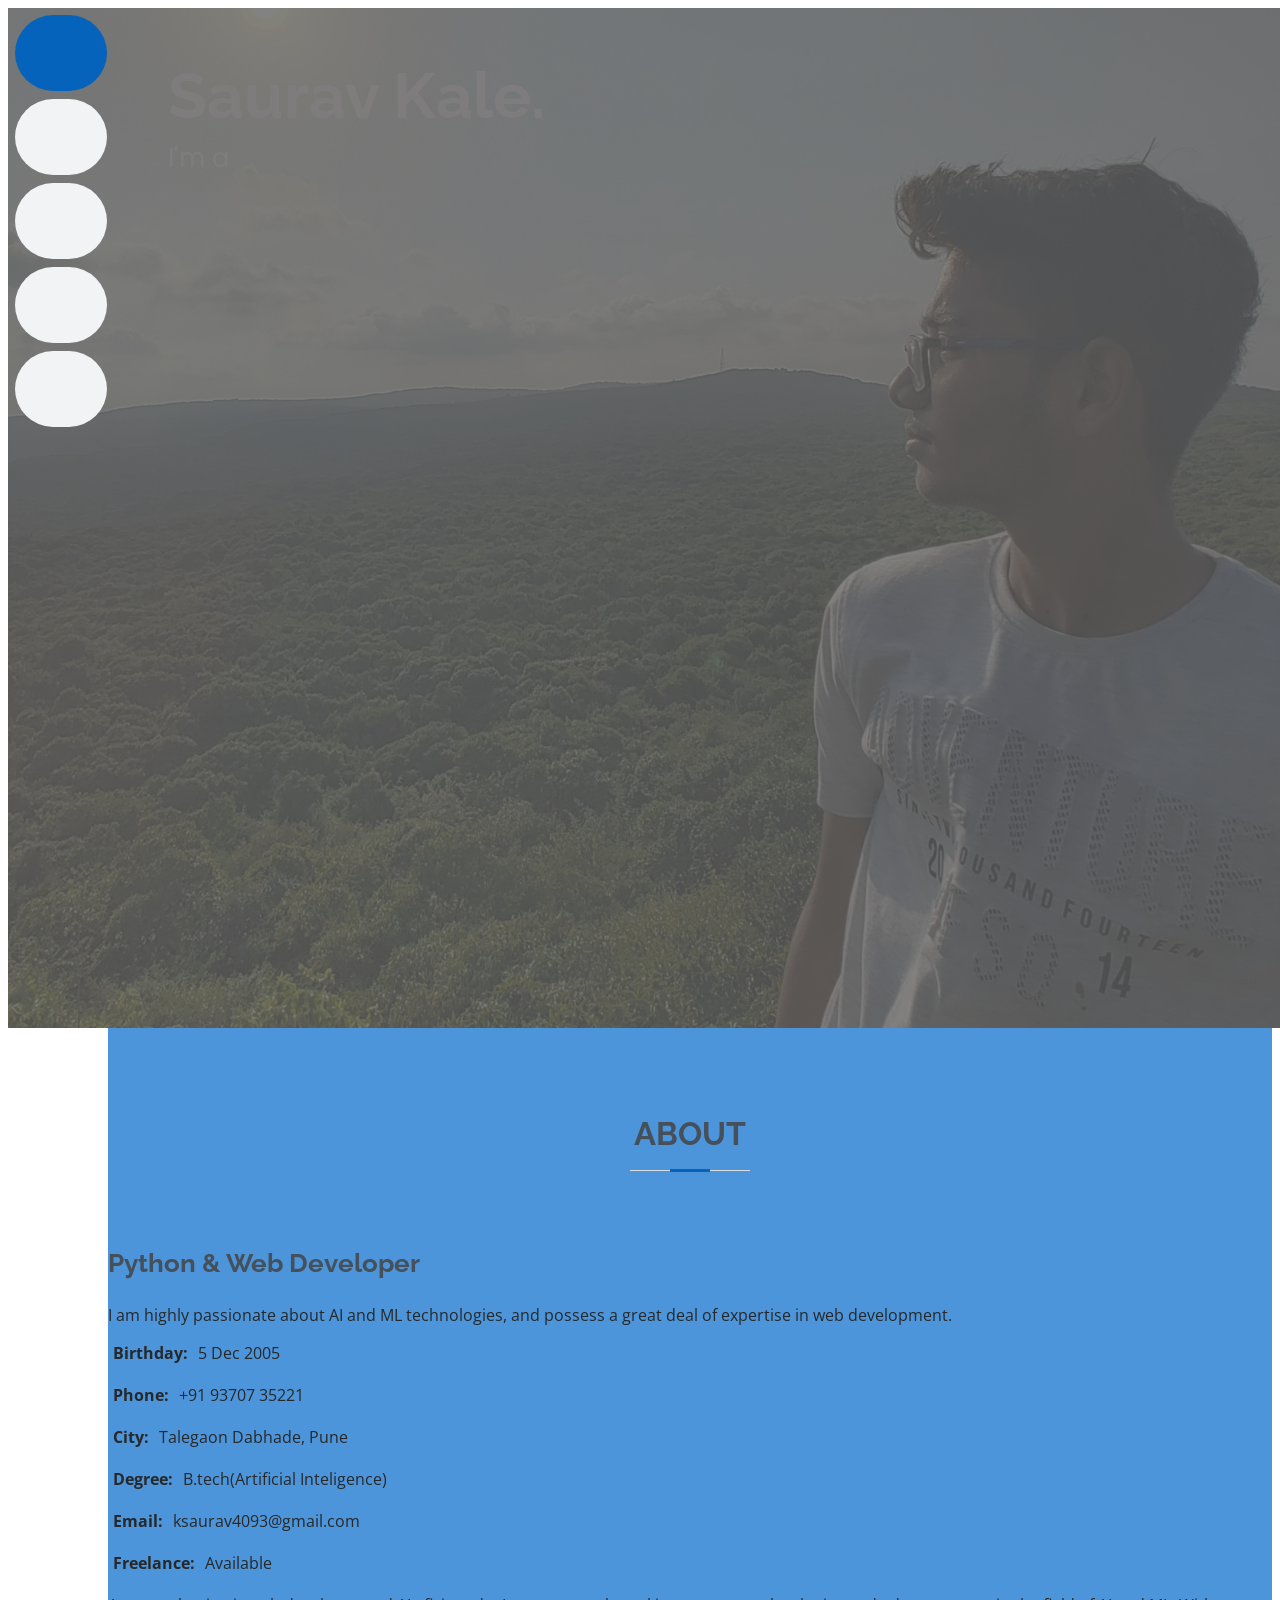
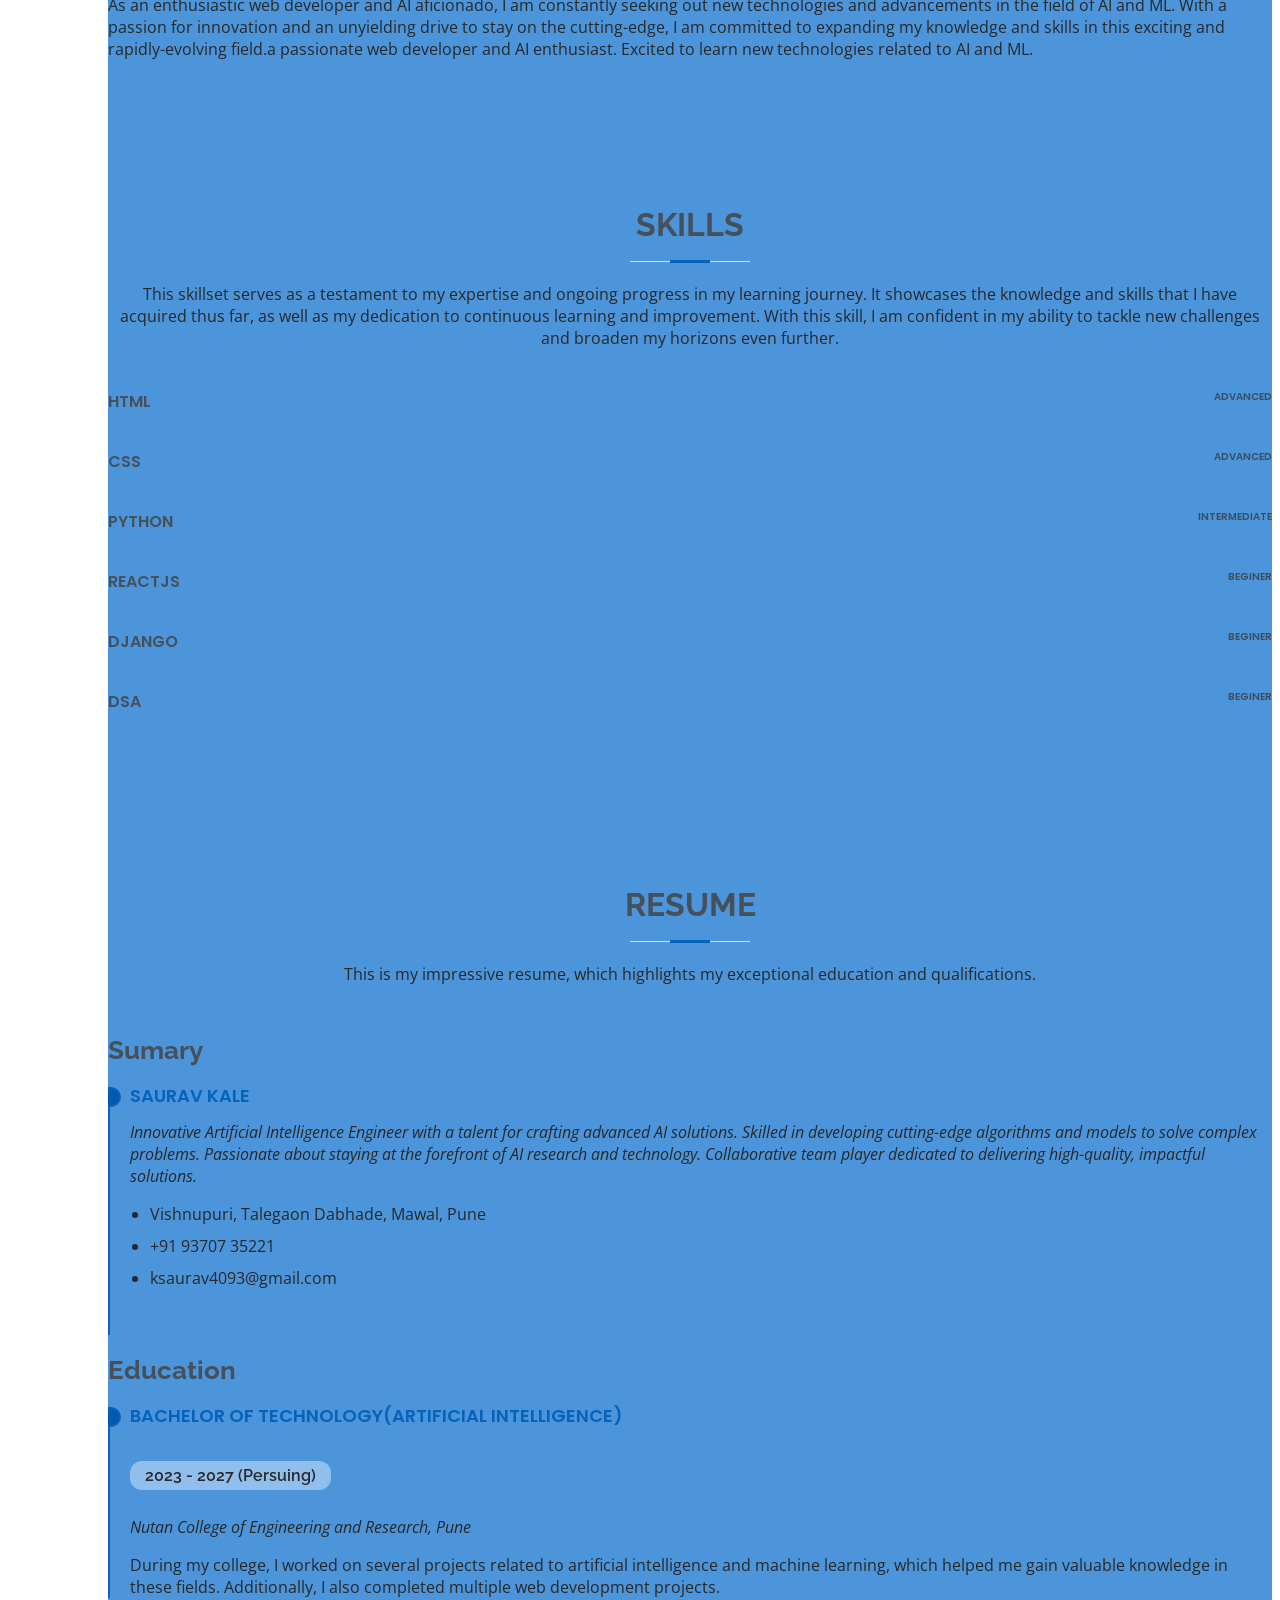
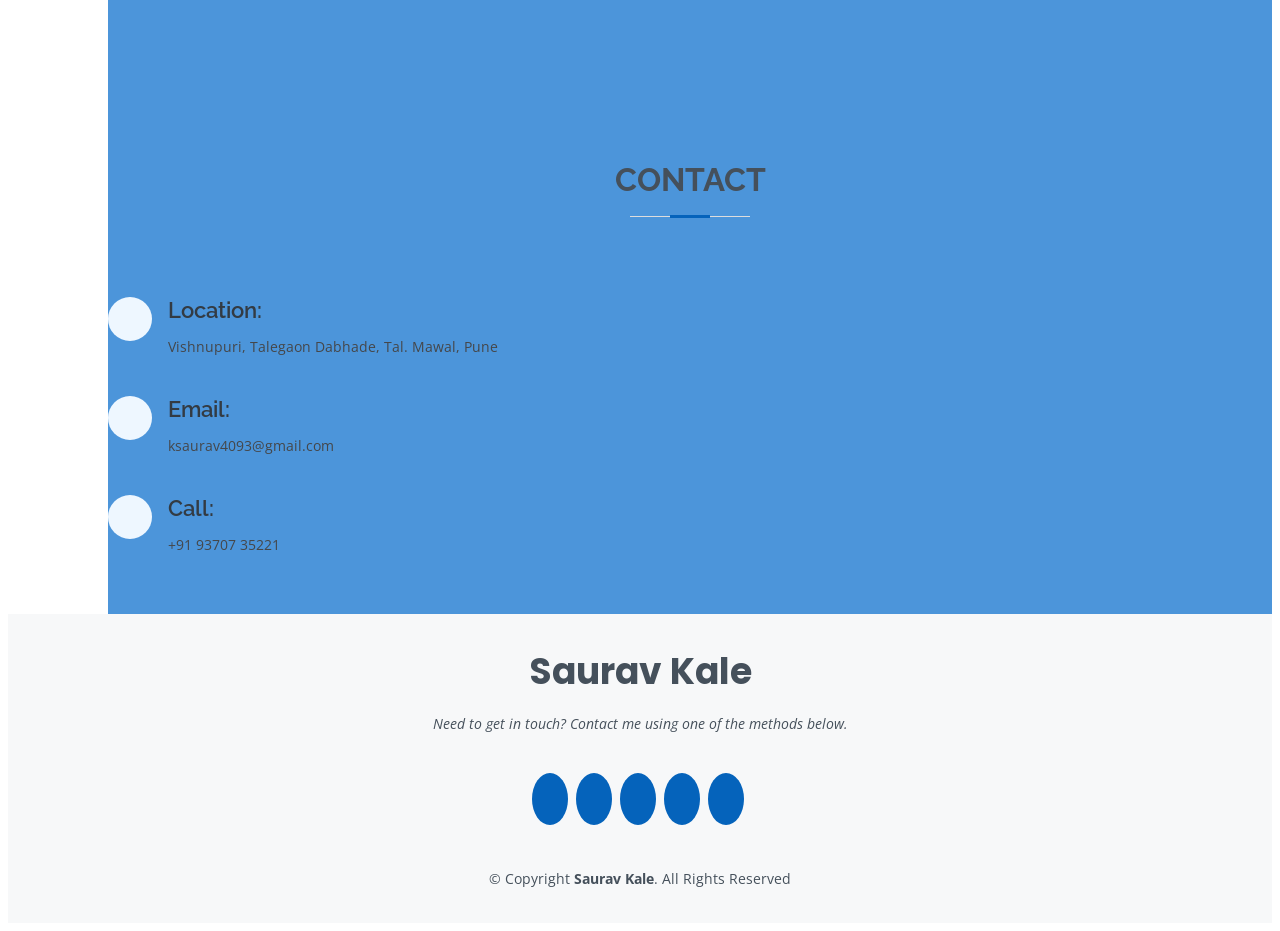
==== index.html @ a45a4764 "Sda" ====
<!DOCTYPE html>
<html lang="en">
  <head>
    <meta charset="utf-8" />
    <meta content="width=device-width, initial-scale=1.0" name="viewport" />

    <title>MyResume Bootstrap Template - Index</title>
    <meta content="" name="description" />
    <meta content="" name="keywords" />

    <!-- Favicons -->
    <link href="./assets/img/favicon.png" rel="icon" />
    <link href="./assets/img/apple-touch-icon.png" rel="apple-touch-icon" />

    <!-- Google Fonts -->
    <link
      href="https://fonts.googleapis.com/css?family=Open+Sans:300,300i,400,400i,600,600i,700,700i|Raleway:300,300i,400,400i,500,500i,600,600i,700,700i|Poppins:300,300i,400,400i,500,500i,600,600i,700,700i"
      rel="stylesheet"
    />

    <!-- Vendor CSS Files -->
    <link href="assets/vendor/aos/aos.css" rel="stylesheet" />
    <link
      href="./assets/vendor/bootstrap/css/bootstrap.min.css"
      rel="stylesheet"
    />
    <link
      href="./assets/vendor/bootstrap-icons/bootstrap-icons.css"
      rel="stylesheet"
    />
    <link href="./assets/vendor/boxicons/css/boxicons.min.css" rel="stylesheet" />
    <link
      href="./assets/vendor/glightbox/css/glightbox.min.css"
      rel="stylesheet"
    />
    <link href="./assets/vendor/swiper/swiper-bundle.min.css" rel="stylesheet" />

    <!-- Template Main CSS File -->
    <link href="./assets/css/style.css" rel="stylesheet" />

    <!-- =======================================================
  * Template Name: MyResume
  * Template URL: https://bootstrapmade.com/free-html-bootstrap-template-my-resume/
  * Updated: Mar 17 2024 with Bootstrap v5.3.3
  * Author: BootstrapMade.com
  * License: https://bootstrapmade.com/license/
  ======================================================== -->
  </head>

  <body>
    <!-- ======= Mobile nav toggle button ======= -->
    <!-- <button type="button" class="mobile-nav-toggle d-xl-none"><i class="bi bi-list mobile-nav-toggle"></i></button> -->
    <i class="bi bi-list mobile-nav-toggle d-lg-none"></i>
    <!-- ======= Header ======= -->
    <header id="header" class="d-flex flex-column justify-content-center">
      <nav id="navbar" class="navbar nav-menu">
        <ul>
          <li>
            <a href="#hero" class="nav-link scrollto active"
              ><i class="bx bx-home"></i> <span>Home</span></a
            >
          </li>
          <li>
            <a href="#about" class="nav-link scrollto"
              ><i class="bx bx-user"></i> <span>About</span></a
            >
          </li>
          <li>
            <a href="#skills" class="nav-link scrollto"
              ><i class="bi bi-award"></i> <span>Skills</span></a
            >
          <li>
            <a href="#resume" class="nav-link scrollto"
              ><i class="bx bx-file-blank"></i> <span>Resume</span></a
            >
          </li>
          <li style="display: none;" >
            <a href="#services" class="nav-link scrollto"
              ><i class="bx bx-server"></i> <span>Services</span></a
            >
          </li>
          <li>
            <a href="#contact" class="nav-link scrollto"
              ><i class="bx bx-envelope"></i> <span>Contact</span></a
            >
          </li>
        </ul>
      </nav>
      <!-- .nav-menu -->
    </header>
    <!-- End Header -->

    <!-- ======= Hero Section ======= -->
    <section id="hero" class="d-flex flex-column justify-content-center">
      <div class="container" data-aos="zoom-in" data-aos-delay="100">
        <h1>Saurav Kale.</h1>
        <p>
          I'm a
          <span
            class="typed"
            data-typed-items="Student., Web-Developer., Freelancer., Python Programmer."
          ></span>
        </p>
        <div class="social-links">
          <a href="mailto:ksaurav4093@gmail.com" class="gmail"><i class="bi bi-envelope"></i></a>
          <a href="https://twitter.com/kSaurav357" class="twitter"><i class="bx bxl-twitter"></i></a>
          <a href="https://www.instagram.com/k.saurav24/" class="instagram"><i class="bx bxl-instagram"></i></a>
          <a href="https://github.com/ksaurav24" class="github"><i class="bx bi-github"></i></a>
          <a href="https://www.linkedin.com/in/ksaurav24/" class="linkedin"><i class="bx bxl-linkedin"></i></a>
        </div>
      </div>
    </section>
    <!-- End Hero -->

    <main id="main">
      <!-- ======= About Section ======= -->
      <section id="about" class="about">
        <div class="container" data-aos="fade-up">
          <div class="section-title">
            <h2>About</h2>
          </div>

          <div class="row flex justify-content-center">
          
            <div class="col-lg-10 pt-4 pt-lg-0 content">
              <h3>Python &amp; Web Developer</h3>
              <p class=" fst-italic">
                I am highly passionate about AI and ML technologies, and possess a great deal of expertise in web development.
              </p>
              <div class="row">
                <div class="col-lg-6">
                  <ul>
                    <li>
                      <i class="bi bi-chevron-right"></i>
                      <strong>Birthday:</strong> <span>5 Dec 2005</span>
                    </li>
                    <li>
                      <i class="bi bi-chevron-right"></i>
                      <strong>Phone:</strong> <span>+91 93707 35221</span>
                    </li>
                    <li>
                      <i class="bi bi-chevron-right"></i>
                      <strong>City:</strong> <span>Talegaon Dabhade, Pune</span>
                    </li>
                  </ul>
                </div>
                <div class="col-lg-6">
                  <ul>
                    <li>
                      <i class="bi bi-chevron-right"></i>
                      <strong>Degree:</strong> <span>B.tech(Artificial Inteligence)</span>
                    </li>
                    <li>
                      <i class="bi bi-chevron-right"></i>
                      <strong>Email:</strong>
                      <span>ksaurav4093@gmail.com</span>
                    </li>
                    <li>
                      <i class="bi bi-chevron-right"></i>
                      <strong>Freelance:</strong> <span>Available</span>
                    </li>
                  </ul>
                </div>
              </div>
              <p style="margin-top: 18px;">
                As an enthusiastic web developer and AI aficionado, I am constantly seeking out new technologies and advancements in the field of AI and ML. With a passion for innovation and an unyielding drive to stay on the cutting-edge, I am committed to expanding my knowledge and skills in this exciting and rapidly-evolving field.a passionate web developer and AI enthusiast. Excited to learn new technologies related to AI and ML.
              </p>
            </div>
          </div>
        </div>
      </section>
      <!-- End About Section -->

      <!-- ======= Skills Section ======= -->
      <section id="skills" class="skills section-bg">
        <div class="container" data-aos="fade-up">
          <div class="section-title">
            <h2>Skills</h2>
            <p>
              This skillset serves as a testament to my expertise and ongoing progress in my learning journey. It showcases the knowledge and skills that I have acquired thus far, as well as my dedication to continuous learning and improvement. With this skill, I am confident in my ability to tackle new challenges and broaden my horizons even further.
            </p>
          </div>

          <div class="row skills-content">
            <div class="col-lg-6">
              <div class="progress">
                
                <span class="skill"> <i class="bi bi-chevron-right"></i>   HTML <i style="font-size: 10px; color: #353739c2;" class="val">Advanced</i>
              </div>

              <div class="progress">
                <span class="skill"> <i class="bi bi-chevron-right"></i>   CSS <i style="font-size: 10px; color: #353739c2;" class="val">Advanced</i>
              </div>

              <div class="progress">
                <span class="skill"> <i class="bi bi-chevron-right"></i>   Python <i style="font-size: 10px; color: #353739c2;" class="val">Intermediate</i>
                
              </div>
            </div>

            <div class="col-lg-6">
              <div class="progress">
                <span class="skill"> <i class="bi bi-chevron-right"></i>   ReactJS <i style="font-size: 10px; color: #353739c2;" class="val">Beginer</i>
              
              </div>

              <div class="progress">
                <span class="skill"> <i class="bi bi-chevron-right"></i>   Django <i style="font-size: 10px; color: #353739c2;" class="val">Beginer</i>
               
                
              </div>

              <div class="progress">
                <span class="skill"> <i class="bi bi-chevron-right"></i>   DSA <i style="font-size: 10px; color: #353739c2;" class="val">Beginer</i>
                
              </div>
            </div>
          </div>
        </div>
      </section>
      <!-- End Skills Section -->

      <!-- ======= Resume Section ======= -->
      <section id="resume" class="resume">
        <div class="container" data-aos="fade-up">
          <div class="section-title">
            <h2>Resume</h2>
            <p>
              This is my impressive resume, which highlights my exceptional education and qualifications.
            </p>
          </div>

          <div class="row">
            <div class="col-lg-12">
              <h3 class="resume-title">Sumary</h3>
              <div class="resume-item pb-0">
                <h4>Saurav Kale</h4>
                <p>
                  <em
                    >
                    Innovative Artificial Intelligence Engineer with a talent for crafting advanced AI solutions. Skilled in developing cutting-edge algorithms and models to solve complex problems. Passionate about staying at the forefront of AI research and technology. Collaborative team player dedicated to delivering high-quality, impactful solutions.</em
                  >
                </p>
                <ul>
                  <li>Vishnupuri, Talegaon Dabhade, Mawal, Pune</li>
                  <li>+91 93707 35221</li>
                  <li>ksaurav4093@gmail.com</li>
                </ul>
              </div>

              <h3 class="resume-title">Education</h3>
             
                
              <div class="resume-item">
                <h4>Bachelor of Technology(Artificial Intelligence)</h4>
                <h5>2023 - 2027 (Persuing)</h5>
                <p><em>Nutan College of Engineering and Research, Pune</em></p>
                <p>
                  During my college, I worked on several projects related to artificial intelligence and machine learning, which helped me gain valuable knowledge in these fields. Additionally, I also completed multiple web development projects.
                </p>
              </div>
            </div>
          </div>
        </div>
      </section>
      <!-- End Resume Section -->

      <!-- ======= Services Section ======= -->
      <section style="display: none;" id="services" class="services">
        <div class="container" data-aos="fade-up">
          <div class="section-title">
            <h2>Projects</h2>
            <p>
              Coming soon!
            </p>
          </div>

          <div class="row">
            <div
              class="col-lg-4 col-md-6 d-flex align-items-stretch"
              data-aos="zoom-in"
              data-aos-delay="100"
            >
              <div class="icon-box iconbox-blue">
                <div class="icon">
                  <svg
                    width="100"
                    height="100"
                    viewBox="0 0 600 600"
                    xmlns="http://www.w3.org/2000/svg"
                  >
                    <path
                      stroke="none"
                      stroke-width="0"
                      fill="#f5f5f5"
                      d="M300,521.0016835830174C376.1290562159157,517.8887921683347,466.0731472004068,529.7835943286574,510.70327084640275,468.03025145048787C554.3714126377745,407.6079735673963,508.03601936045806,328.9844924480964,491.2728898941984,256.3432110539036C474.5976632858925,184.082847569629,479.9380746630129,96.60480741107993,416.23090153303,58.64404602377083C348.86323505073057,18.502131276798302,261.93793281208167,40.57373210992963,193.5410806939664,78.93577620505333C130.42746243093433,114.334589627462,98.30271207620316,179.96522072025542,76.75703585869454,249.04625023123273C51.97151888228291,328.5150500222984,13.704378332031375,421.85034740162234,66.52175969318436,486.19268352777647C119.04800174914682,550.1803526380478,217.28368757567262,524.383925680826,300,521.0016835830174"
                    ></path>
                  </svg>
                  <i class="bx bxl-dribbble"></i>
                </div>
                <h4><a href="">Lorem Ipsum</a></h4>
                <p>
                  Voluptatum deleniti atque corrupti quos dolores et quas
                  molestias excepturi
                </p>
              </div>
            </div>

            <div
              class="col-lg-4 col-md-6 d-flex align-items-stretch mt-4 mt-md-0"
              data-aos="zoom-in"
              data-aos-delay="200"
            >
              <div class="icon-box iconbox-orange">
                <div class="icon">
                  <svg
                    width="100"
                    height="100"
                    viewBox="0 0 600 600"
                    xmlns="http://www.w3.org/2000/svg"
                  >
                    <path
                      stroke="none"
                      stroke-width="0"
                      fill="#f5f5f5"
                      d="M300,582.0697525312426C382.5290701553225,586.8405444964366,449.9789794690241,525.3245884688669,502.5850820975895,461.55621195738473C556.606425686781,396.0723002908107,615.8543463187945,314.28637112970534,586.6730223649479,234.56875336149918C558.9533121215079,158.8439757836574,454.9685369536778,164.00468322053177,381.49747125262974,130.76875717737553C312.15926192815925,99.40240125094834,248.97055460311594,18.661163978235184,179.8680185752513,50.54337015887873C110.5421016452524,82.52863877960104,119.82277516462835,180.83849132639028,109.12597500060166,256.43424936330496C100.08760227029461,320.3096726198365,92.17705696193138,384.0621239912766,124.79988738764834,439.7174275375508C164.83382741302287,508.01625554203684,220.96474134820875,577.5009287672846,300,582.0697525312426"
                    ></path>
                  </svg>
                  <i class="bx bx-file"></i>
                </div>
                <h4><a href="">Sed Perspiciatis</a></h4>
                <p>
                  Duis aute irure dolor in reprehenderit in voluptate velit esse
                  cillum dolore
                </p>
              </div>
            </div>

            <div
              class="col-lg-4 col-md-6 d-flex align-items-stretch mt-4 mt-lg-0"
              data-aos="zoom-in"
              data-aos-delay="300"
            >
              <div class="icon-box iconbox-pink">
                <div class="icon">
                  <svg
                    width="100"
                    height="100"
                    viewBox="0 0 600 600"
                    xmlns="http://www.w3.org/2000/svg"
                  >
                    <path
                      stroke="none"
                      stroke-width="0"
                      fill="#f5f5f5"
                      d="M300,541.5067337569781C382.14930387511276,545.0595476570109,479.8736841581634,548.3450877840088,526.4010558755058,480.5488172755941C571.5218469581645,414.80211281144784,517.5187510058486,332.0715597781072,496.52539010469104,255.14436215662573C477.37192572678356,184.95920475031193,473.57363656557914,105.61284051026155,413.0603344069578,65.22779650032875C343.27470386102294,18.654635553484475,251.2091493199835,5.337323636656869,175.0934190732945,40.62881213300186C97.87086631185822,76.43348514350839,51.98124368387456,156.15599469081315,36.44837278890362,239.84606092416172C21.716077023791087,319.22268207091537,43.775223500013084,401.1760424656574,96.891909868211,461.97329694683043C147.22146801428983,519.5804099606455,223.5754009179313,538.201503339737,300,541.5067337569781"
                    ></path>
                  </svg>
                  <i class="bx bx-tachometer"></i>
                </div>
                <h4><a href="">Magni Dolores</a></h4>
                <p>
                  Excepteur sint occaecat cupidatat non proident, sunt in culpa
                  qui officia
                </p>
              </div>
            </div>

            <div
              class="col-lg-4 col-md-6 d-flex align-items-stretch mt-4"
              data-aos="zoom-in"
              data-aos-delay="100"
            >
              <div class="icon-box iconbox-yellow">
                <div class="icon">
                  <svg
                    width="100"
                    height="100"
                    viewBox="0 0 600 600"
                    xmlns="http://www.w3.org/2000/svg"
                  >
                    <path
                      stroke="none"
                      stroke-width="0"
                      fill="#f5f5f5"
                      d="M300,503.46388370962813C374.79870501325706,506.71871716319447,464.8034551963731,527.1746412648533,510.4981551193396,467.86667711651364C555.9287308511215,408.9015244558933,512.6030010748507,327.5744911775523,490.211057578863,256.5855673507754C471.097692560561,195.9906835881958,447.69079081568157,138.11976852964426,395.19560036434837,102.3242989838813C329.3053358748298,57.3949838291264,248.02791733380457,8.279543830951368,175.87071277845988,42.242879143198664C103.41431057327972,76.34704239035025,93.79494320519305,170.9812938413882,81.28167332365135,250.07896920659033C70.17666984294237,320.27484674793965,64.84698225790005,396.69656628748305,111.28512138212992,450.4950937839243C156.20124167950087,502.5303643271138,231.32542653798444,500.4755392045468,300,503.46388370962813"
                    ></path>
                  </svg>
                  <i class="bx bx-layer"></i>
                </div>
                <h4><a href="">Nemo Enim</a></h4>
                <p>
                  At vero eos et accusamus et iusto odio dignissimos ducimus qui
                  blanditiis
                </p>
              </div>
            </div>

            <div
              class="col-lg-4 col-md-6 d-flex align-items-stretch mt-4"
              data-aos="zoom-in"
              data-aos-delay="200"
            >
              <div class="icon-box iconbox-red">
                <div class="icon">
                  <svg
                    width="100"
                    height="100"
                    viewBox="0 0 600 600"
                    xmlns="http://www.w3.org/2000/svg"
                  >
                    <path
                      stroke="none"
                      stroke-width="0"
                      fill="#f5f5f5"
                      d="M300,532.3542879108572C369.38199826031484,532.3153073249985,429.10787420159085,491.63046689027357,474.5244479745417,439.17860296908856C522.8885846962883,383.3225815378663,569.1668002868075,314.3205725914397,550.7432151929288,242.7694973846089C532.6665558377875,172.5657663291529,456.2379748765914,142.6223662098291,390.3689995646985,112.34683881706744C326.66090330228417,83.06452184765237,258.84405631176094,53.51806209861945,193.32584062364296,78.48882559362697C121.61183558270385,105.82097193414197,62.805066853699245,167.19869350419734,48.57481801355237,242.6138429142374C34.843463184063346,315.3850353017275,76.69343916112496,383.4422959591041,125.22947124332185,439.3748458443577C170.7312796277747,491.8107796887764,230.57421082200815,532.3932930995766,300,532.3542879108572"
                    ></path>
                  </svg>
                  <i class="bx bx-slideshow"></i>
                </div>
                <h4><a href="">Dele Cardo</a></h4>
                <p>
                  Quis consequatur saepe eligendi voluptatem consequatur dolor
                  consequuntur
                </p>
              </div>
            </div>

            <div
              class="col-lg-4 col-md-6 d-flex align-items-stretch mt-4"
              data-aos="zoom-in"
              data-aos-delay="300"
            >
              <div class="icon-box iconbox-teal">
                <div class="icon">
                  <svg
                    width="100"
                    height="100"
                    viewBox="0 0 600 600"
                    xmlns="http://www.w3.org/2000/svg"
                  >
                    <path
                      stroke="none"
                      stroke-width="0"
                      fill="#f5f5f5"
                      d="M300,566.797414625762C385.7384707136149,576.1784315230908,478.7894351017131,552.8928747891023,531.9192734346935,484.94944893311C584.6109503024035,417.5663521118492,582.489472248146,322.67544863468447,553.9536738515405,242.03673114598146C529.1557734026468,171.96086150256528,465.24506316201064,127.66468636344209,395.9583748389544,100.7403814666027C334.2173773831606,76.7482773500951,269.4350130405921,84.62216499799875,207.1952322260088,107.2889140133804C132.92018162631612,134.33871894543012,41.79353780512637,160.00259165414826,22.644507872594943,236.69541883565114C3.319112789854554,314.0945973066697,72.72355303640163,379.243833228382,124.04198916343866,440.3218312028393C172.9286146004772,498.5055451809895,224.45579914871206,558.5317968840102,300,566.797414625762"
                    ></path>
                  </svg>
                  <i class="bx bx-arch"></i>
                </div>
                <h4><a href="">Divera Don</a></h4>
                <p>
                  Modi nostrum vel laborum. Porro fugit error sit minus sapiente
                  sit aspernatur
                </p>
              </div>
            </div>
          </div>
        </div>
      </section>
      <!-- End Services Section -->

      <!-- ======= Contact Section ======= -->
      <section id="contact" class="contact">
        <div class="container" data-aos="fade-up">
          <div class="section-title">
            <h2>Contact</h2>
          </div>

          <div class="mt-1">
            <div class=" col-lg-12">
              <div  class="info flex">
                <div class="address">
                  <i class="bi bi-geo-alt"></i>
                  <h4>Location:</h4>
                  <p>Vishnupuri, Talegaon Dabhade, Tal. Mawal, Pune</p>
                </div>

                <div class="email">
                  <i class="bi bi-envelope"></i>
                  <h4>Email:</h4>
                  <p>ksaurav4093@gmail.com</p>
                </div>

                <div class="phone">
                  <i class="bi bi-phone"></i>
                  <h4>Call:</h4>
                  <p>+91 93707 35221</p>
                </div>
              </div>
            </div>

          </div>
        </div>
      </section>
      <!-- End Contact Section -->
    </main>
    <!-- End #main -->

    <!-- ======= Footer ======= -->
    <footer id="footer">
      <div class="container">
        <h3>Saurav Kale</h3>
        <p>
          Need to get in touch? Contact me using one of the methods below.
        </p>
        <div class="social-links">
          <a href="mailto:ksaurav4093@gmail.com" class="mail"><i class="bi bi-envelope"></i></a>
          <a href="https://twitter.com/kSaurav357" class="twitter"><i class="bx bxl-twitter"></i></a>
          <a href="https://www.instagram.com/k.saurav24/" class="instagram"><i class="bx bxl-instagram"></i></a>
          <a href="https://github.com/ksaurav24" class="github"><i class="bx bi-github"></i></a>
          <a href="https://www.linkedin.com/in/ksaurav24/" class="linkedin"><i class="bx bxl-linkedin"></i></a>
        </div>
        <div class="copyright">
          &copy; Copyright <strong><span>Saurav Kale</span></strong
          >. All Rights Reserved
        </div>
        </div>
      </div>
    </footer>
    <!-- End Footer -->

    <div id="preloader"></div>
    <a
      href="#"
      class="back-to-top d-flex align-items-center justify-content-center"
      ><i class="bi bi-arrow-up-short"></i
    ></a>

    <!-- Vendor JS Files -->
    <script src="assets/vendor/purecounter/purecounter_vanilla.js"></script>
    <script src="assets/vendor/aos/aos.js"></script>
    <script src="assets/vendor/bootstrap/js/bootstrap.bundle.min.js"></script>
    <script src="assets/vendor/glightbox/js/glightbox.min.js"></script>
    <script src="assets/vendor/isotope-layout/isotope.pkgd.min.js"></script>
    <script src="assets/vendor/swiper/swiper-bundle.min.js"></script>
    <script src="assets/vendor/typed.js/typed.umd.js"></script>
    <script src="assets/vendor/waypoints/noframework.waypoints.js"></script>
    <script src="assets/vendor/php-email-form/validate.js"></script>

    <!-- Template Main JS File -->
    <script src="assets/js/main.js"></script>
  </body>
</html>
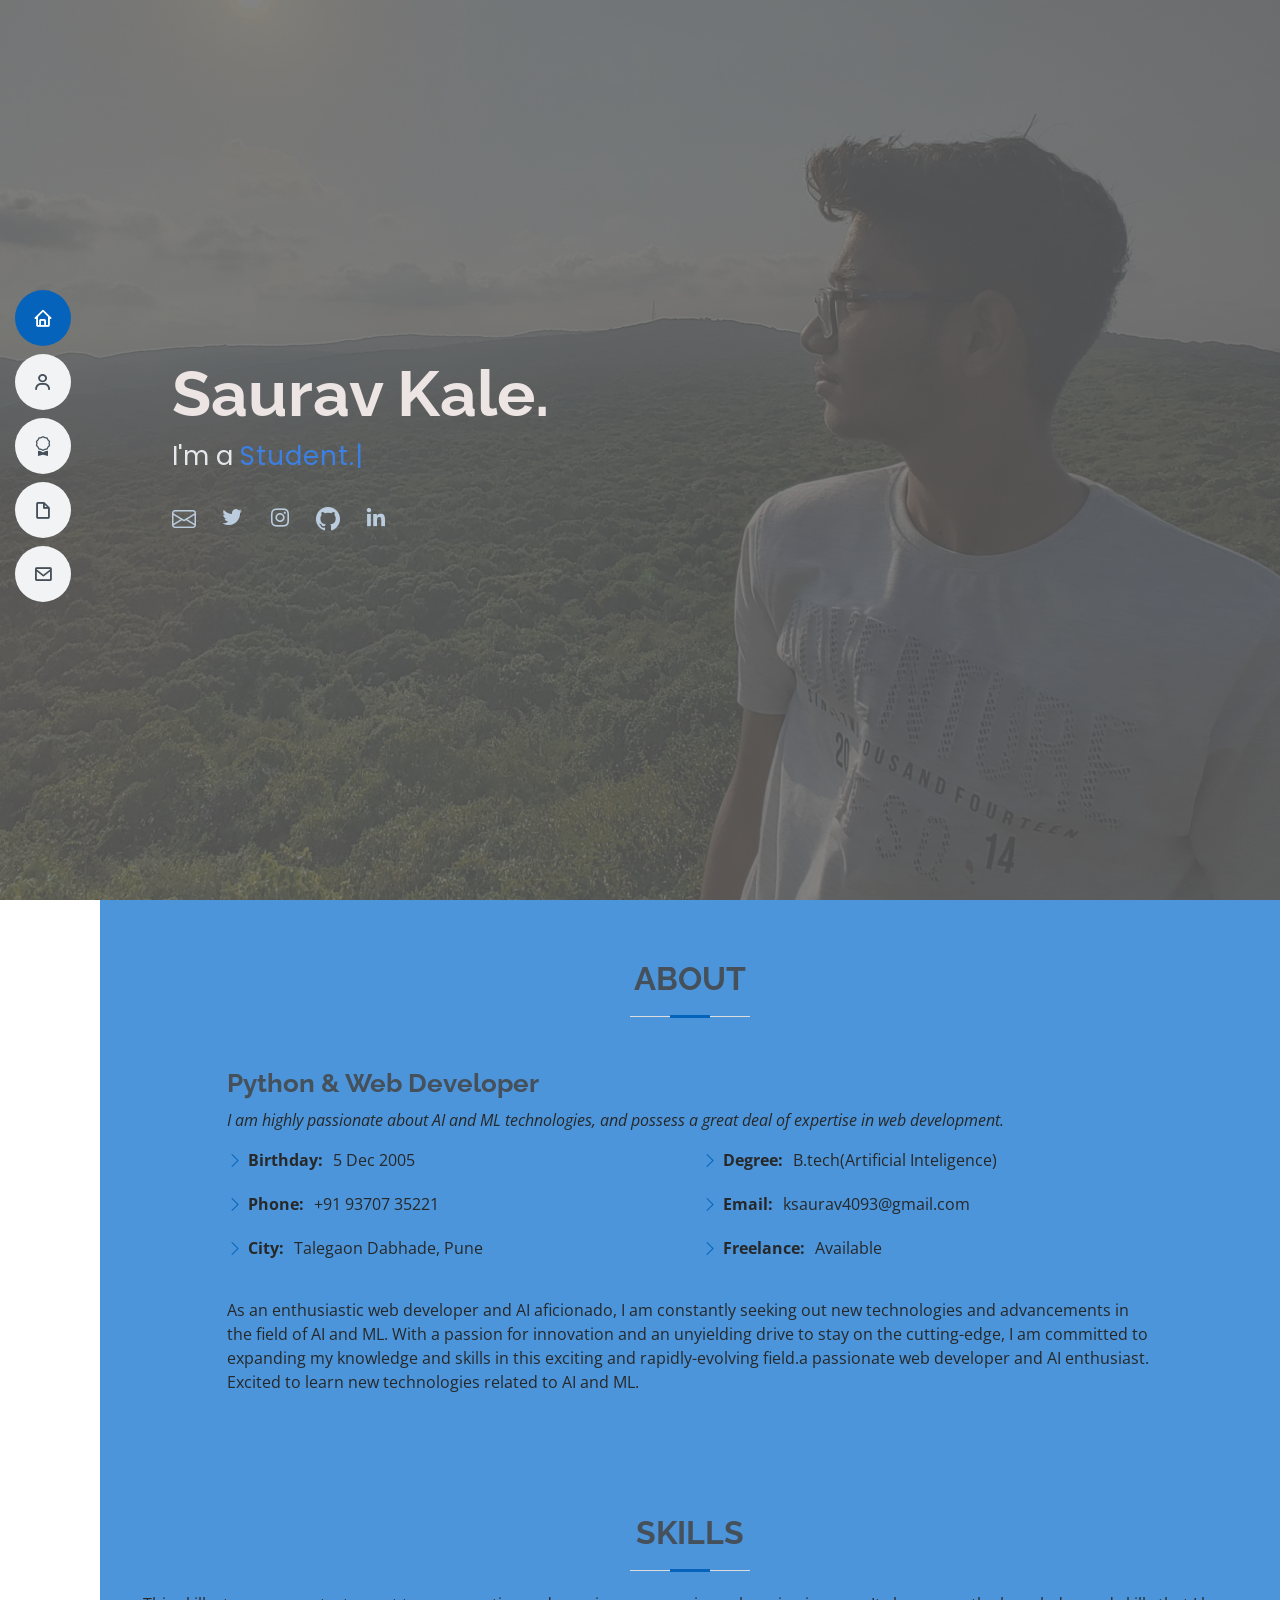
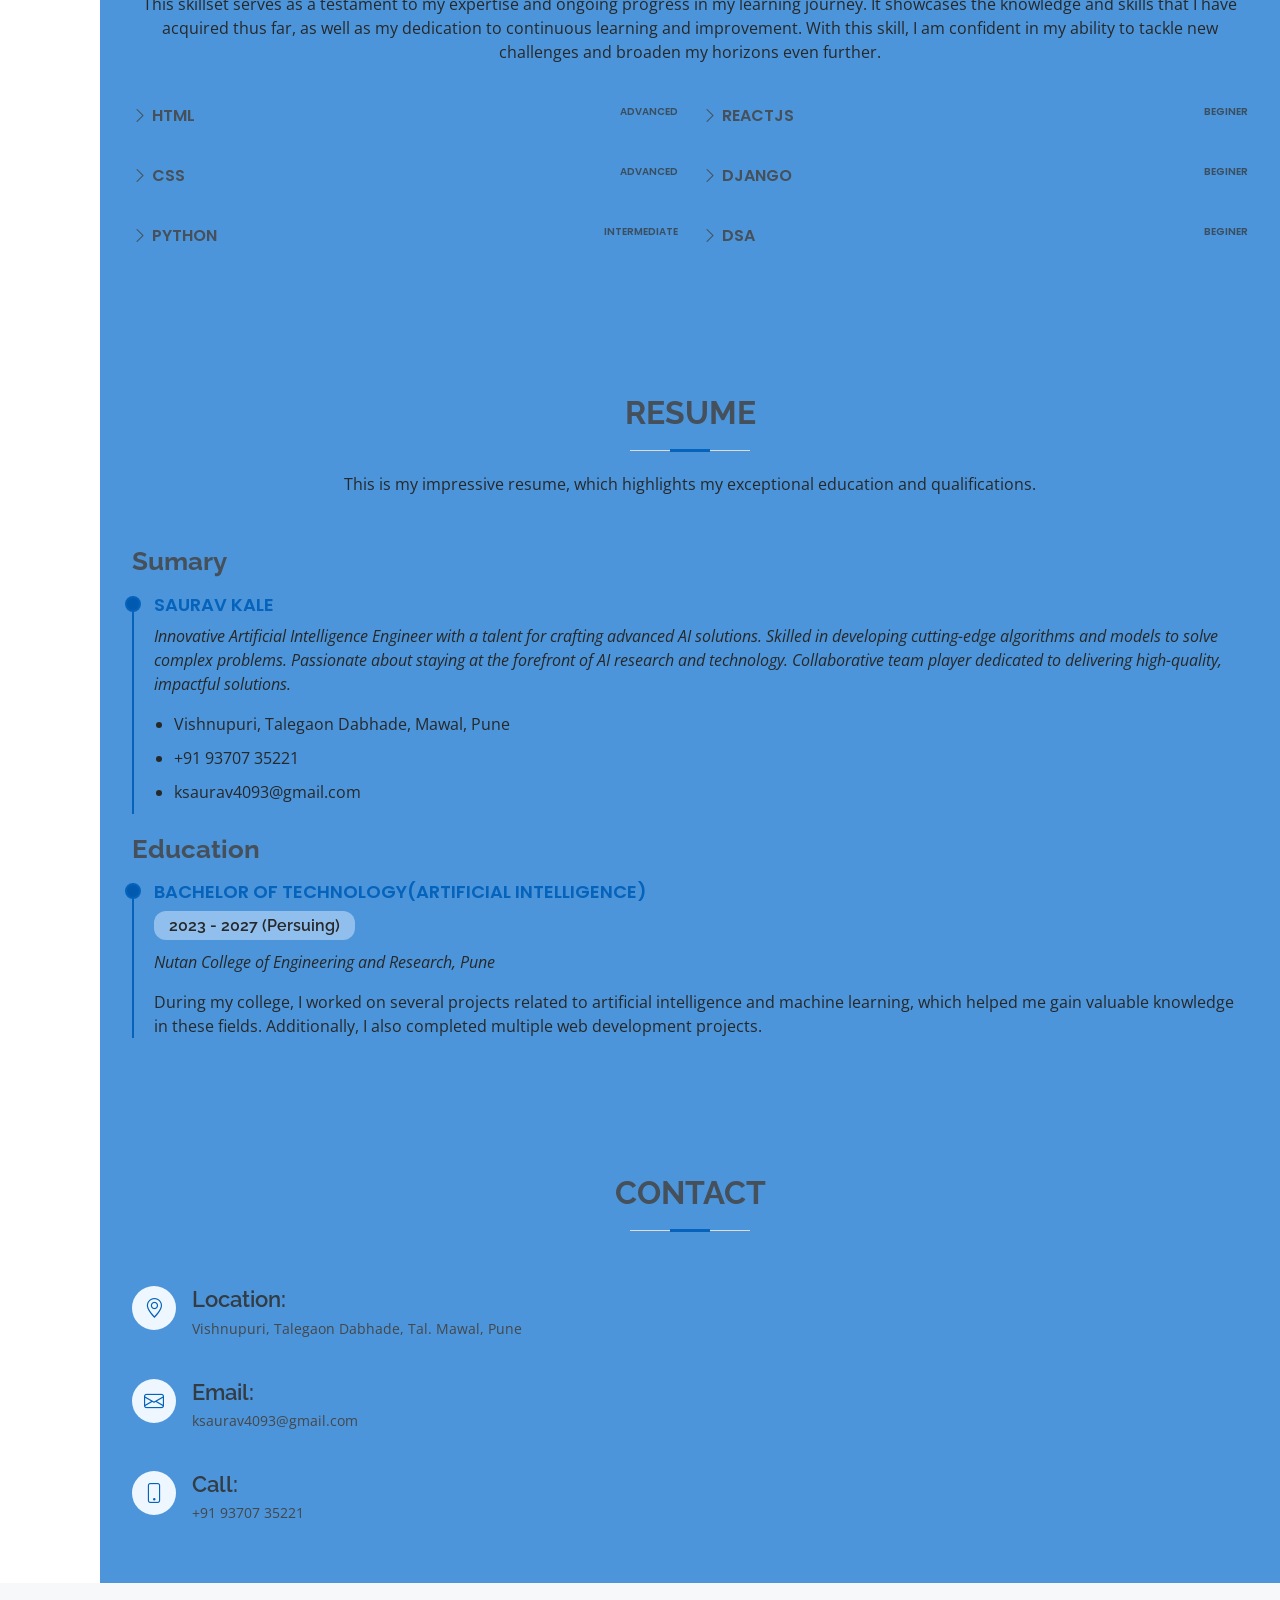
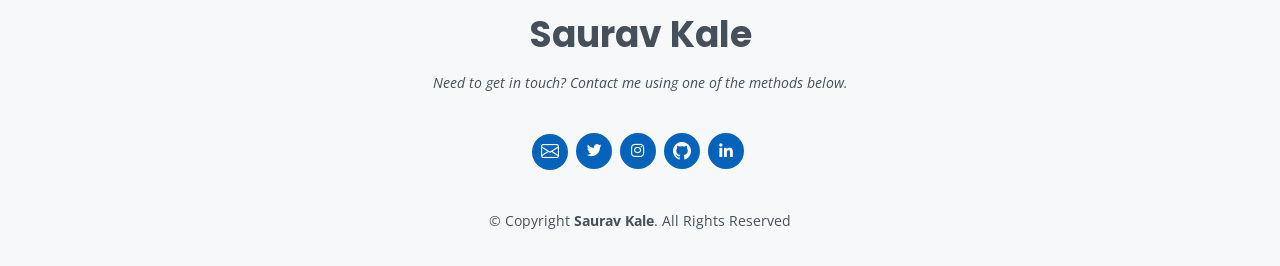
==== commit e6eaca15: "Vendor folder" ====
--- a/index.html
+++ b/index.html
@@ -10,7 +10,6 @@
 
     <!-- Favicons -->
     <link href="./assets/img/favicon.png" rel="icon" />
-    <link href="./assets/img/apple-touch-icon.png" rel="apple-touch-icon" />
 
     <!-- Google Fonts -->
     <link
@@ -19,7 +18,7 @@
     />
 
     <!-- Vendor CSS Files -->
-    <link href="assets/vendor/aos/aos.css" rel="stylesheet" />
+    <link href="./assets/vendor/aos/aos.css" rel="stylesheet" />
     <link
       href="./assets/vendor/bootstrap/css/bootstrap.min.css"
       rel="stylesheet"
@@ -528,17 +527,17 @@
     ></a>
 
     <!-- Vendor JS Files -->
-    <script src="assets/vendor/purecounter/purecounter_vanilla.js"></script>
-    <script src="assets/vendor/aos/aos.js"></script>
-    <script src="assets/vendor/bootstrap/js/bootstrap.bundle.min.js"></script>
-    <script src="assets/vendor/glightbox/js/glightbox.min.js"></script>
-    <script src="assets/vendor/isotope-layout/isotope.pkgd.min.js"></script>
-    <script src="assets/vendor/swiper/swiper-bundle.min.js"></script>
-    <script src="assets/vendor/typed.js/typed.umd.js"></script>
-    <script src="assets/vendor/waypoints/noframework.waypoints.js"></script>
-    <script src="assets/vendor/php-email-form/validate.js"></script>
+    <script src="./assets/vendor/purecounter/purecounter_vanilla.js"></script>
+    <script src="./assets/vendor/aos/aos.js"></script>
+    <script src="./assets/vendor/bootstrap/js/bootstrap.bundle.min.js"></script>
+    <script src="./assets/vendor/glightbox/js/glightbox.min.js"></script>
+    <script src="./assets/vendor/isotope-layout/isotope.pkgd.min.js"></script>
+    <script src="./assets/vendor/swiper/swiper-bundle.min.js"></script>
+    <script src="./assets/vendor/typed.js/typed.umd.js"></script>
+    <script src="./assets/vendor/waypoints/noframework.waypoints.js"></script>
+    <script src="./assets/vendor/php-email-form/validate.js"></script>
 
     <!-- Template Main JS File -->
-    <script src="assets/js/main.js"></script>
+    <script src="./assets/js/main.js"></script>
   </body>
 </html>
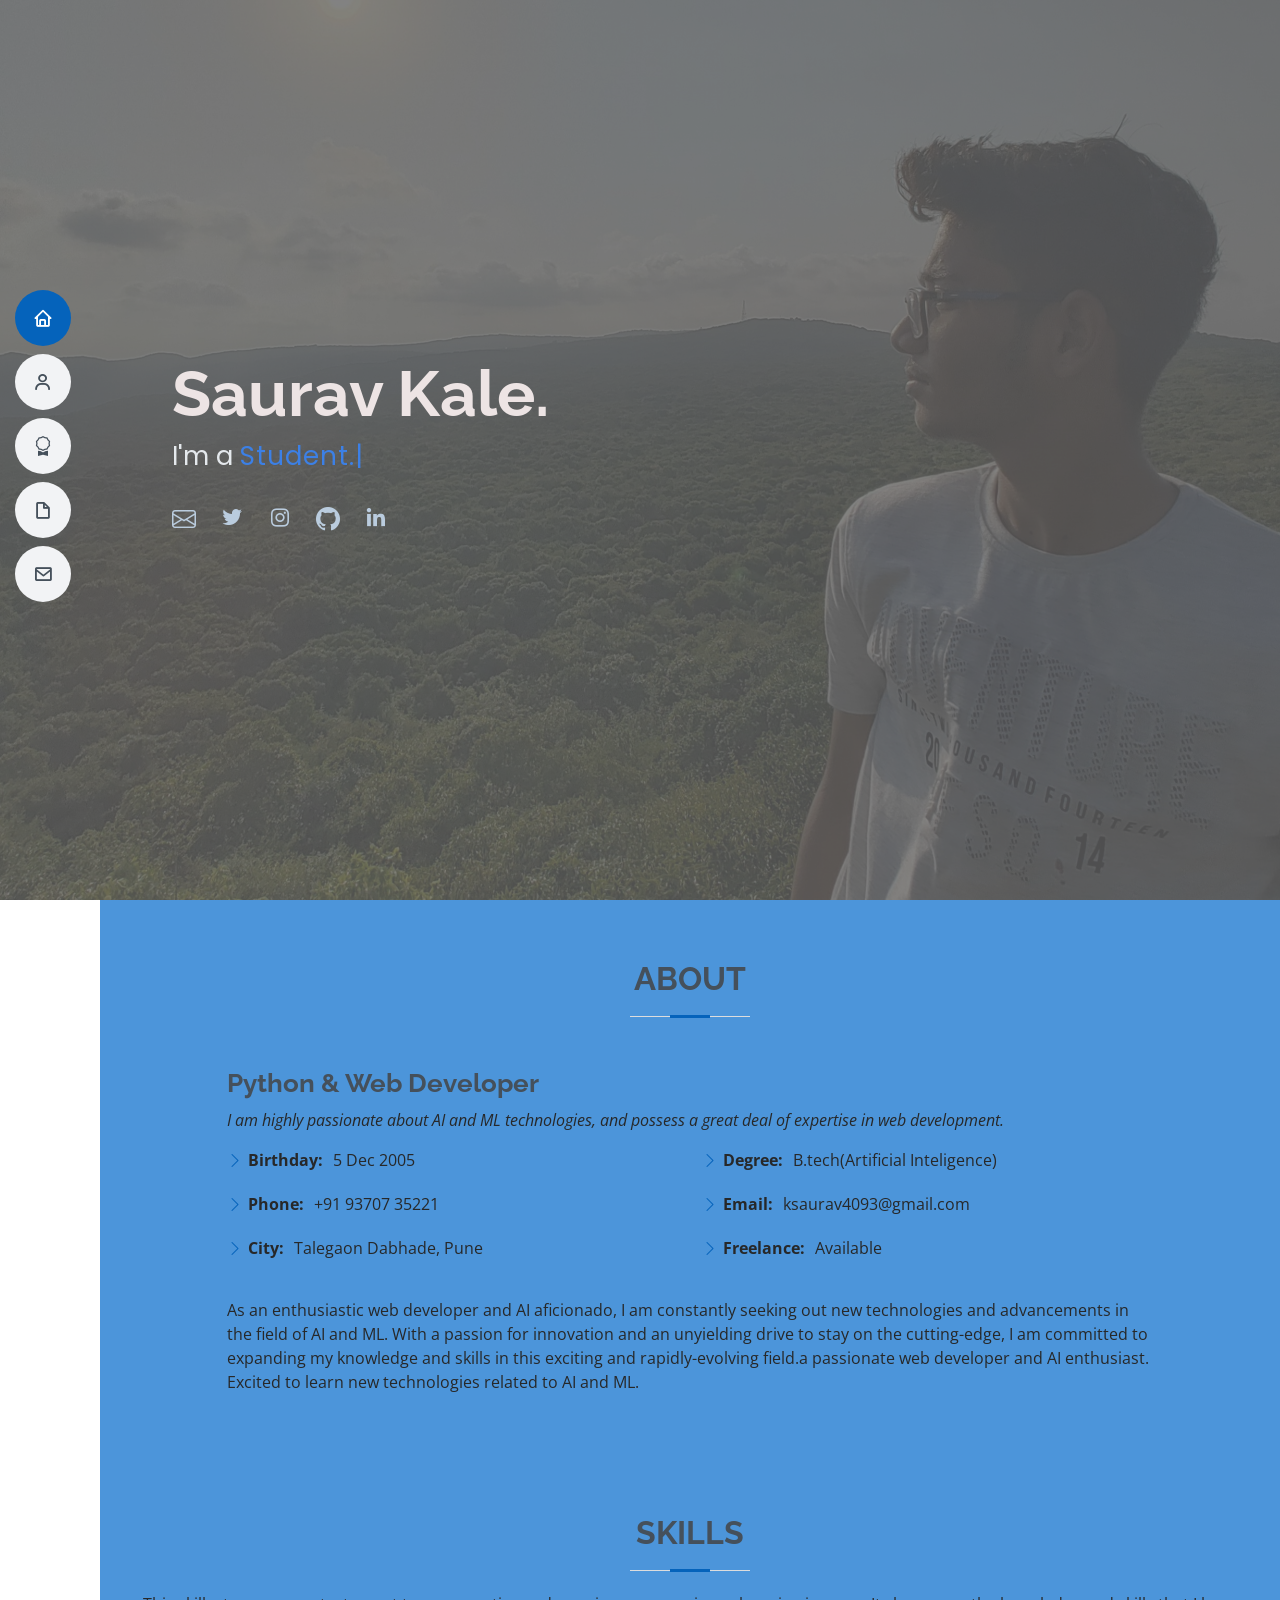
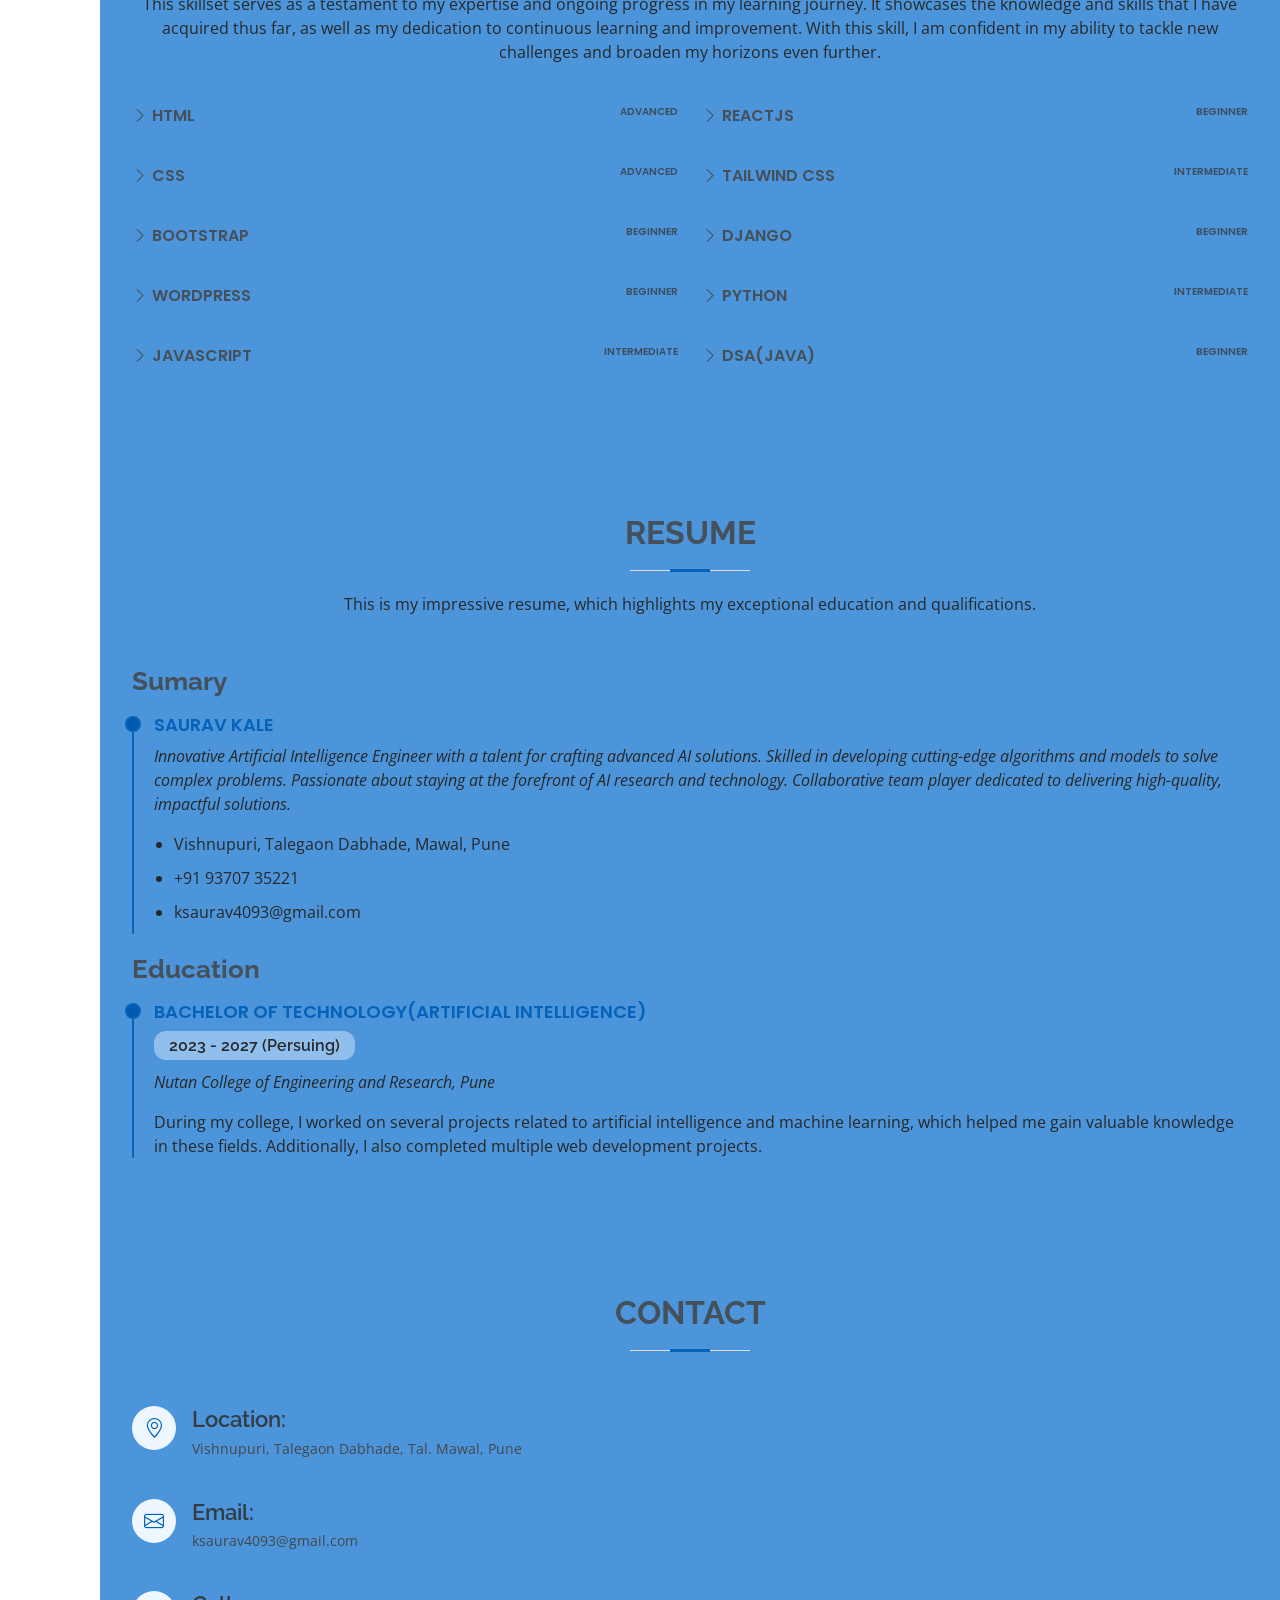
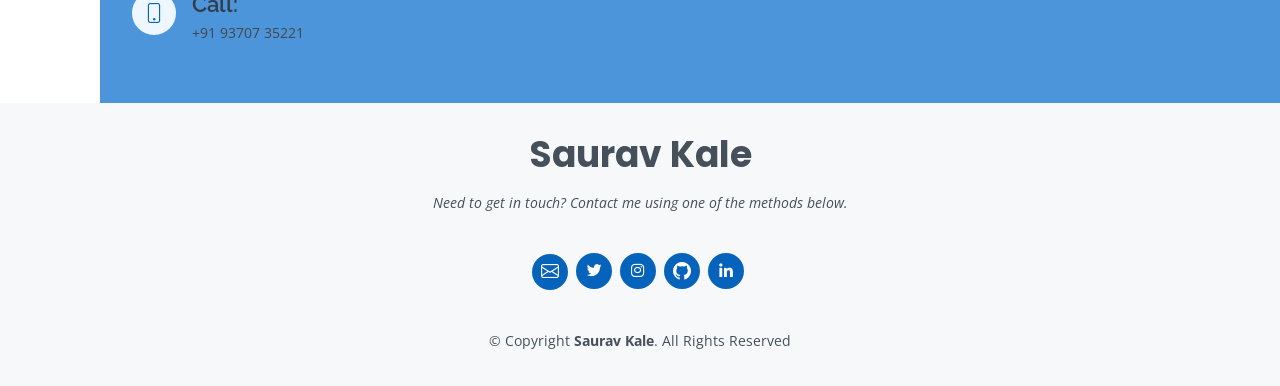
==== commit 6b1cd8dc: "Skills Update" ====
--- a/index.html
+++ b/index.html
@@ -4,12 +4,12 @@
     <meta charset="utf-8" />
     <meta content="width=device-width, initial-scale=1.0" name="viewport" />
 
-    <title>MyResume Bootstrap Template - Index</title>
+    <title>Saurav Kale | PortFolio</title>
     <meta content="" name="description" />
     <meta content="" name="keywords" />
 
     <!-- Favicons -->
-    <link href="./assets/img/favicon.png" rel="icon" />
+    <link href="./assets/img/LogoIcon.png" rel="icon" />
 
     <!-- Google Fonts -->
     <link
@@ -189,28 +189,45 @@
 
               <div class="progress">
                 <span class="skill"> <i class="bi bi-chevron-right"></i>   CSS <i style="font-size: 10px; color: #353739c2;" class="val">Advanced</i>
+                </div>
+                <div class="progress">
+                  <span class="skill"> <i class="bi bi-chevron-right"></i>   Bootstrap <i style="font-size: 10px; color: #353739c2;" class="val">Beginner</i>
+                  
+                </div>
+                <div class="progress">
+                  <span class="skill"> <i class="bi bi-chevron-right"></i>   Wordpress <i style="font-size: 10px; color: #353739c2;" class="val">Beginner</i>
+                    
+                  </div>
+                  
+                <div class="progress">
+                  <span class="skill"> <i class="bi bi-chevron-right"></i>   Javascript <i style="font-size: 10px; color: #353739c2;" class="val">Intermediate</i>
+                  
+                </div>
+              
+            </div>
+
+            <div class="col-lg-6">
+              <div class="progress">
+                <span class="skill"> <i class="bi bi-chevron-right"></i>   ReactJS <i style="font-size: 10px; color: #353739c2;" class="val">Beginner</i>
+              
+              </div>
+              
+              <div class="progress">
+                <span class="skill"> <i class="bi bi-chevron-right"></i>   Tailwind CSS <i style="font-size: 10px; color: #353739c2;" class="val">Intermediate</i>
+                
+              </div>
+              <div class="progress">
+                <span class="skill"> <i class="bi bi-chevron-right"></i>   Django <i style="font-size: 10px; color: #353739c2;" class="val">Beginner</i>
+               
+                
               </div>
 
               <div class="progress">
                 <span class="skill"> <i class="bi bi-chevron-right"></i>   Python <i style="font-size: 10px; color: #353739c2;" class="val">Intermediate</i>
                 
               </div>
-            </div>
-
-            <div class="col-lg-6">
-              <div class="progress">
-                <span class="skill"> <i class="bi bi-chevron-right"></i>   ReactJS <i style="font-size: 10px; color: #353739c2;" class="val">Beginer</i>
-              
-              </div>
-
-              <div class="progress">
-                <span class="skill"> <i class="bi bi-chevron-right"></i>   Django <i style="font-size: 10px; color: #353739c2;" class="val">Beginer</i>
-               
-                
-              </div>
-
-              <div class="progress">
-                <span class="skill"> <i class="bi bi-chevron-right"></i>   DSA <i style="font-size: 10px; color: #353739c2;" class="val">Beginer</i>
+              <div class="progress">
+                <span class="skill"> <i class="bi bi-chevron-right"></i>   DSA(Java) <i style="font-size: 10px; color: #353739c2;" class="val">Beginner</i>
                 
               </div>
             </div>
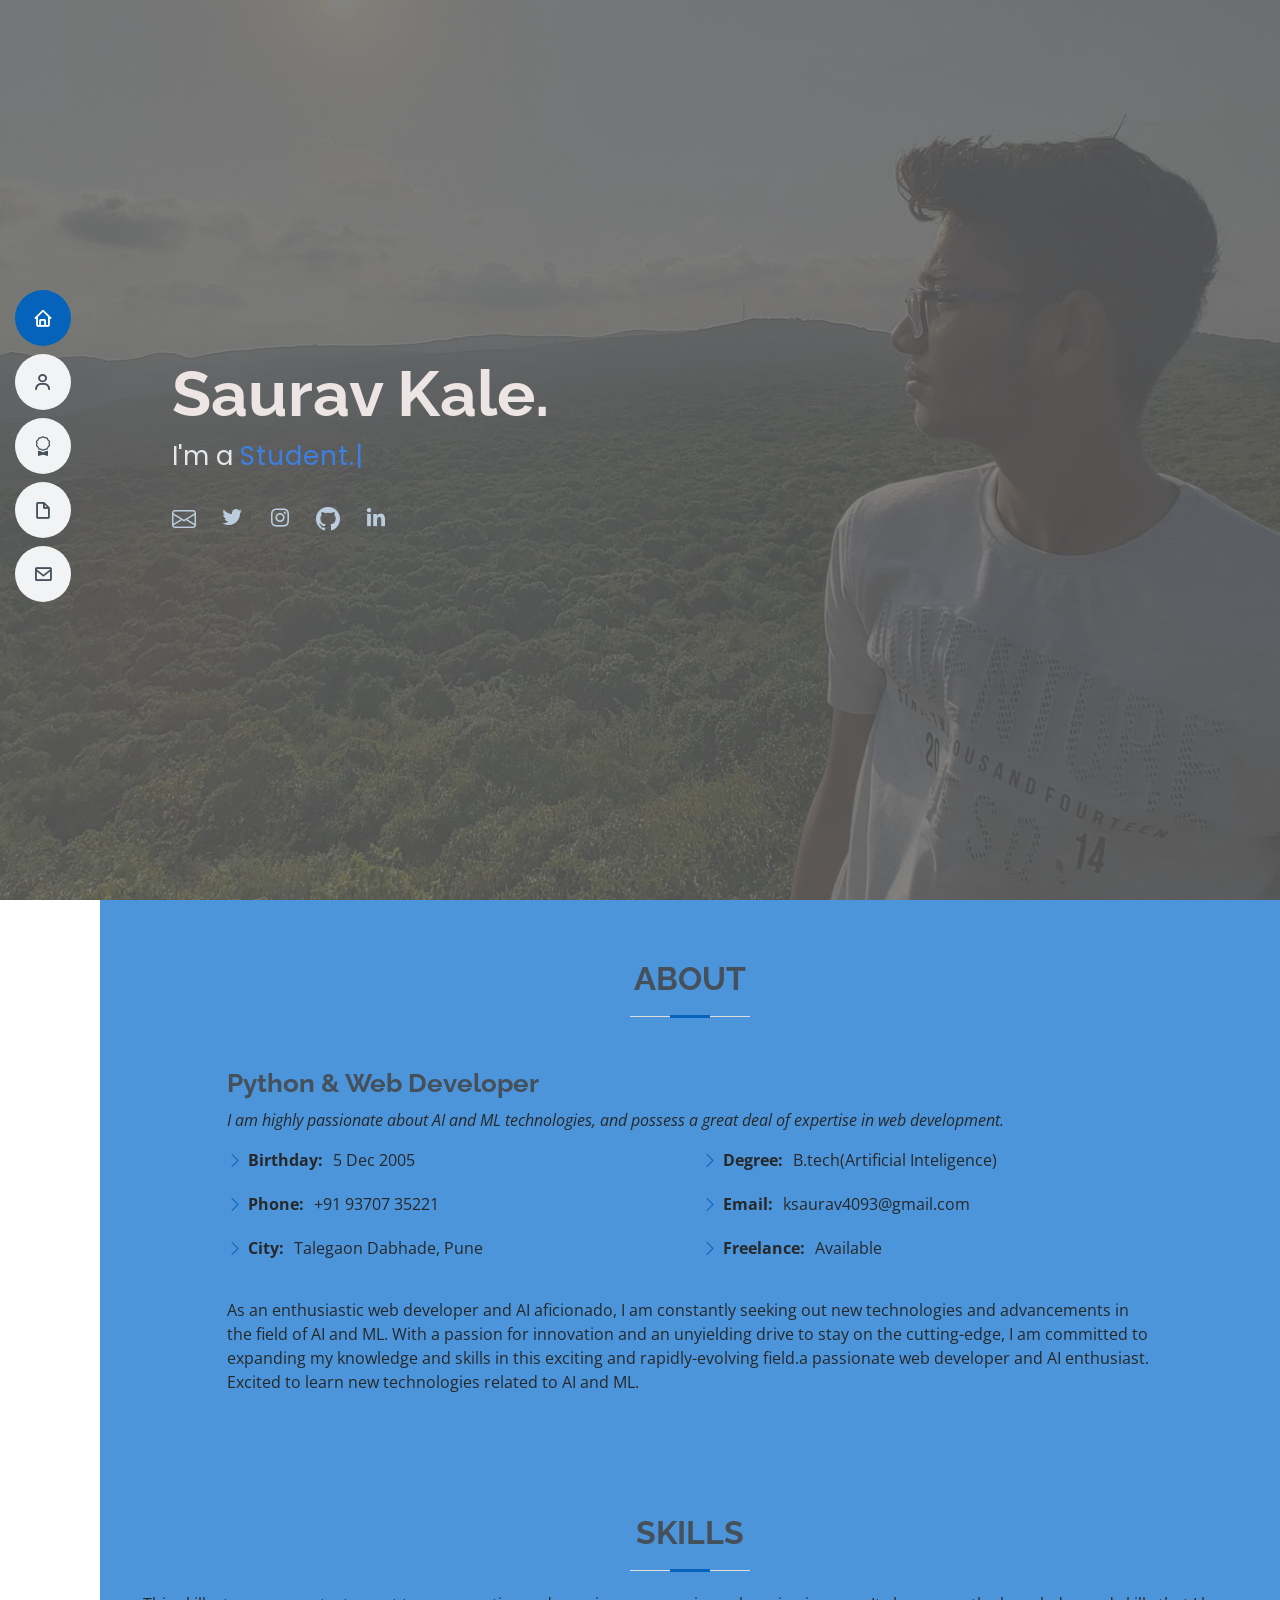
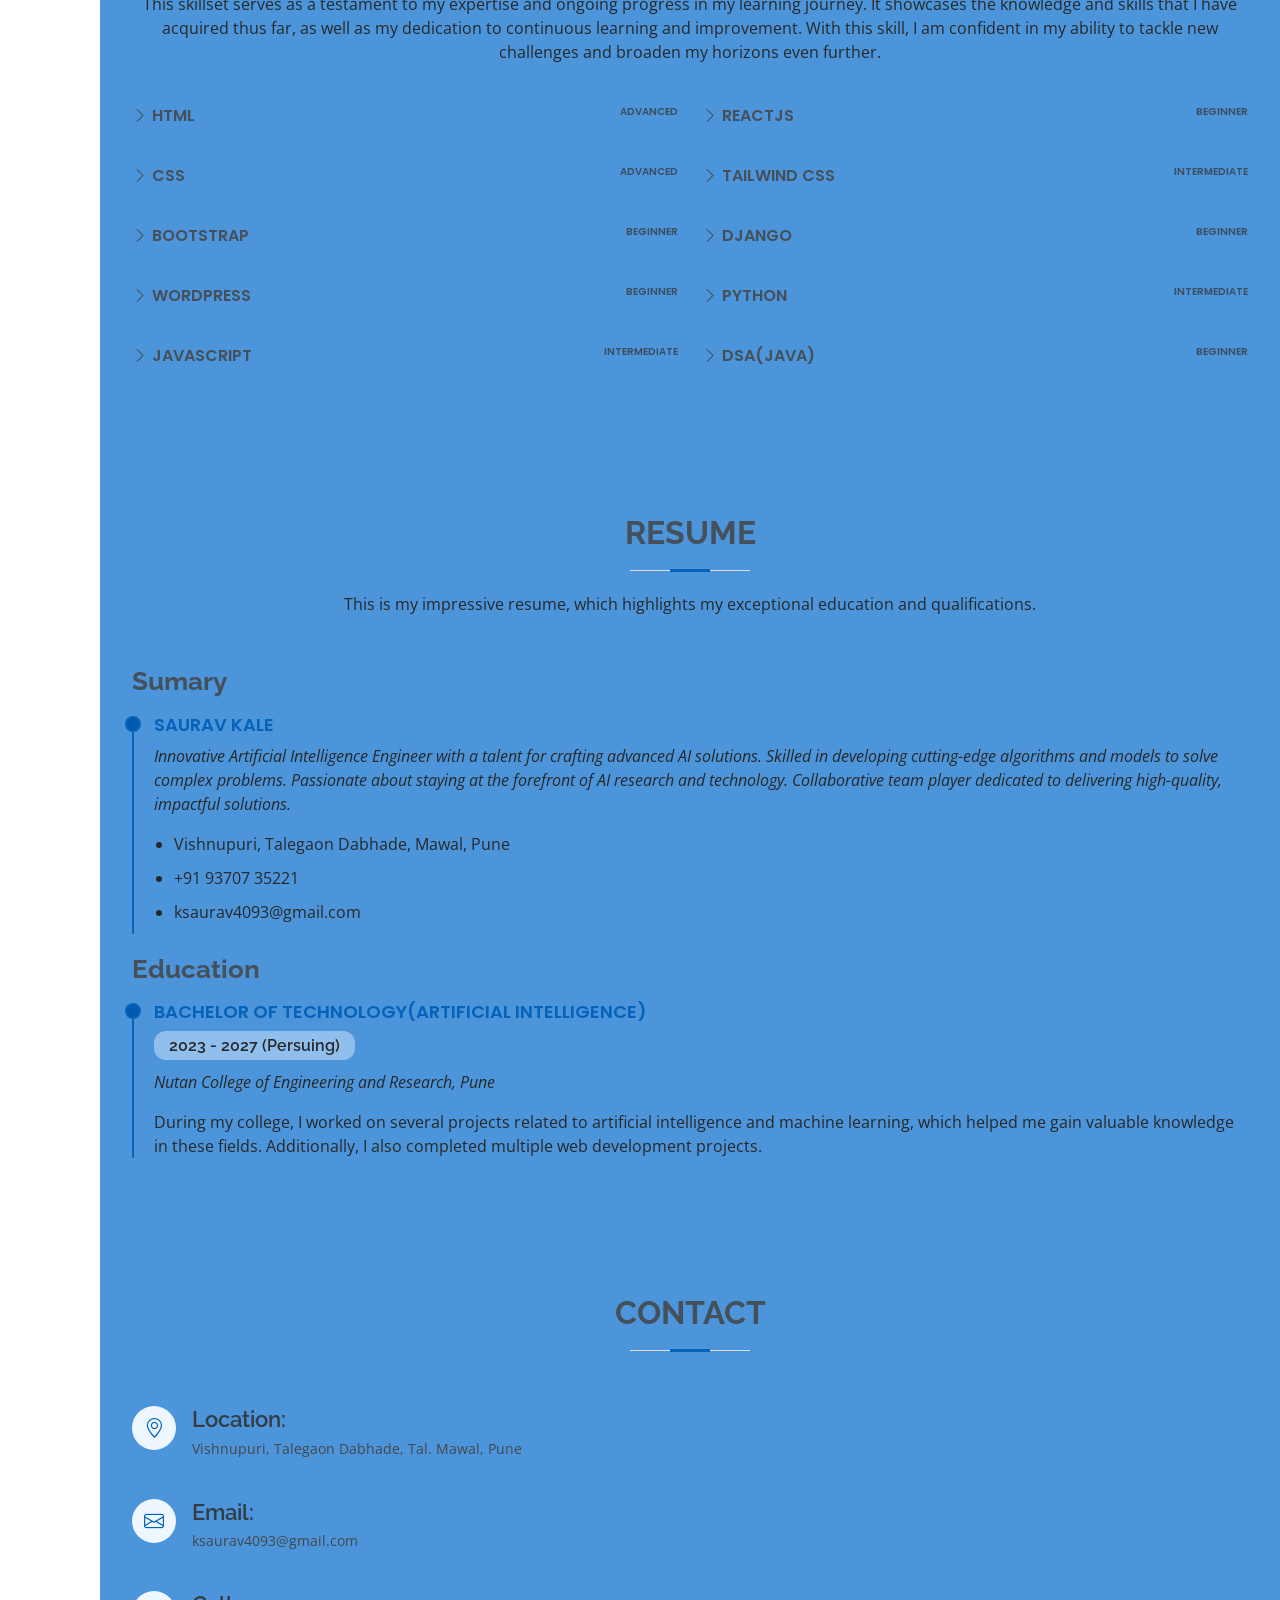
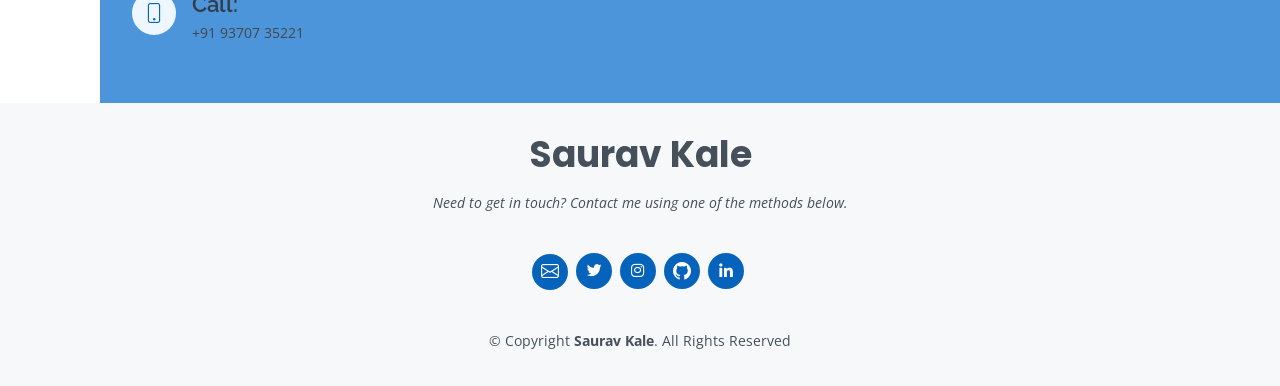
==== commit afaf8566: "Jpg to Webp" ====
--- a/index.html
+++ b/index.html
@@ -5,8 +5,8 @@
     <meta content="width=device-width, initial-scale=1.0" name="viewport" />
 
     <title>Saurav Kale | PortFolio</title>
-    <meta content="" name="description" />
-    <meta content="" name="keywords" />
+    <meta content="My portfolio Website To have clear insight about my background my capabilities and demonstrating my skills and experience. Connect with me to work with me." name="description" />
+    <meta content="Saurav kale, Saurav portfolio, Portfolio, Saurav, Web-Developer, Freelancer, Freelancer Web-Developer, Portfolio Website" name="keywords" />
 
     <!-- Favicons -->
     <link href="./assets/img/LogoIcon.png" rel="icon" />
@@ -37,18 +37,11 @@
     <!-- Template Main CSS File -->
     <link href="./assets/css/style.css" rel="stylesheet" />
 
-    <!-- =======================================================
-  * Template Name: MyResume
-  * Template URL: https://bootstrapmade.com/free-html-bootstrap-template-my-resume/
-  * Updated: Mar 17 2024 with Bootstrap v5.3.3
-  * Author: BootstrapMade.com
-  * License: https://bootstrapmade.com/license/
-  ======================================================== -->
+    <!-- =======================================================-->
   </head>
 
   <body>
     <!-- ======= Mobile nav toggle button ======= -->
-    <!-- <button type="button" class="mobile-nav-toggle d-xl-none"><i class="bi bi-list mobile-nav-toggle"></i></button> -->
     <i class="bi bi-list mobile-nav-toggle d-lg-none"></i>
     <!-- ======= Header ======= -->
     <header id="header" class="d-flex flex-column justify-content-center">
--- a/assets/css/style.css
+++ b/assets/css/style.css
@@ -0,0 +1,857 @@
+/*--------------------------------------------------------------
+# General
+--------------------------------------------------------------*/
+body {
+  font-family: "Open Sans", sans-serif;
+  color: #272829;
+}
+body::-webkit-scrollbar {
+  display: none;
+}
+a {
+  color: #0563bb;
+  text-decoration: none;
+}
+
+a:hover {
+  color: #067ded;
+  text-decoration: none;
+}
+
+h1,
+h2,
+h3,
+h4,
+h5,
+h6 {
+  font-family: "Raleway", sans-serif;
+}
+
+/*--------------------------------------------------------------
+# Back to top button
+--------------------------------------------------------------*/
+.back-to-top {
+  position: fixed;
+  visibility: hidden;
+  opacity: 0;
+  right: 15px;
+  bottom: 15px;
+  z-index: 996;
+  background: #0563bb;
+  width: 40px;
+  height: 40px;
+  border-radius: 50px;
+  transition: all 0.4s;
+}
+
+.back-to-top i {
+  font-size: 28px;
+  color: #fff;
+  line-height: 0;
+}
+
+.back-to-top:hover {
+  background: #0678e3;
+  color: #fff;
+}
+
+.back-to-top.active {
+  visibility: visible;
+  opacity: 1;
+}
+
+/*--------------------------------------------------------------
+# Preloader
+--------------------------------------------------------------*/
+#preloader {
+  position: fixed;
+  top: 0;
+  left: 0;
+  right: 0;
+  bottom: 0;
+  z-index: 9999;
+  overflow: hidden;
+  background: #fff;
+}
+
+#preloader:before {
+  content: "";
+  position: fixed;
+  top: calc(50% - 30px);
+  left: calc(50% - 30px);
+  border: 6px solid #0563bb;
+  border-top-color: #fff;
+  border-radius: 50%;
+  width: 60px;
+  height: 60px;
+  animation: animate-preloader 1s linear infinite;
+}
+
+@keyframes animate-preloader {
+  0% {
+    transform: rotate(0deg);
+  }
+
+  100% {
+    transform: rotate(360deg);
+  }
+}
+
+/*--------------------------------------------------------------
+# Disable aos animation delay on mobile devices
+--------------------------------------------------------------*/
+@media screen and (max-width: 768px) {
+  [data-aos-delay] {
+    transition-delay: 0 !important;
+  }
+}
+
+/*--------------------------------------------------------------
+# Header
+--------------------------------------------------------------*/
+#header {
+  position: fixed;
+  top: 0;
+  left: 0;
+  bottom: 0;
+  z-index: 9997;
+  transition: all 0.5s;
+  padding: 15px;
+  overflow-y: auto;
+}
+
+@media (max-width: 991px) {
+  #header {
+    width: 300px;
+    background: #959595;
+    border-right: 1px solid #959595;
+    left: -300px;
+  }
+}
+
+@media (min-width: 991px) {
+  #main {
+    margin-left: 100px;
+  }
+}
+
+/*--------------------------------------------------------------
+# Navigation Menu
+--------------------------------------------------------------*/
+/**
+* Desktop Navigation 
+*/
+.nav-menu {
+  padding: 0;
+  display: block;
+}
+
+.nav-menu * {
+  margin: 0;
+  padding: 0;
+  list-style: none;
+}
+
+.nav-menu > ul > li {
+  position: relative;
+  white-space: nowrap;
+}
+
+.nav-menu a,
+.nav-menu a:focus {
+  display: flex;
+  align-items: center;
+  color: #45505b;
+  padding: 10px 18px;
+  margin-bottom: 8px;
+  transition: 0.3s;
+  font-size: 15px;
+  border-radius: 50px;
+  background: #f2f3f5;
+  height: 56px;
+  width: 100%;
+  overflow: hidden;
+  transition: 0.3s;
+}
+
+.nav-menu a i,
+.nav-menu a:focus i {
+  font-size: 20px;
+}
+
+.nav-menu a span,
+.nav-menu a:focus span {
+  padding: 0 5px 0 7px;
+  color: #45505b;
+}
+
+@media (min-width: 992px) {
+  .nav-menu a,
+  .nav-menu a:focus {
+    width: 56px;
+  }
+
+  .nav-menu a span,
+  .nav-menu a:focus span {
+    display: none;
+    color: #fff;
+  }
+}
+
+.nav-menu a:hover,
+.nav-menu .active,
+.nav-menu .active:focus,
+.nav-menu li:hover > a {
+  color: #fff;
+  background: #0563bb;
+}
+
+.nav-menu a:hover span,
+.nav-menu .active span,
+.nav-menu .active:focus span,
+.nav-menu li:hover > a span {
+  color: #fff;
+}
+
+.nav-menu a:hover,
+.nav-menu li:hover > a {
+  width: 100%;
+  color: #fff;
+}
+
+.nav-menu a:hover span,
+.nav-menu li:hover > a span {
+  display: block;
+}
+
+/**
+* Mobile Navigation 
+*/
+.mobile-nav-toggle {
+  position: fixed;
+  right: 10px;
+  top: 10px;
+  z-index: 9998;
+  border: 0;
+  background: none;
+  font-size: 28px;
+  transition: all 0.4s;
+  outline: none !important;
+  line-height: 0;
+  cursor: pointer;
+  border-radius: 50px;
+  padding: 5px;
+}
+
+.mobile-nav-toggle i {
+  color: #45505b;
+}
+
+.mobile-nav-active {
+  overflow: hidden;
+}
+
+.mobile-nav-active #header {
+  left: 0;
+}
+
+.mobile-nav-active .mobile-nav-toggle {
+  color: #fff;
+  background-color: #0563bb;
+}
+
+/*--------------------------------------------------------------
+# Hero Section
+--------------------------------------------------------------*/
+#hero {
+  width: 100%;
+  height: 100vh;
+  background: url("../img/hero-bg.webp") top right no-repeat;
+  background-size: cover;
+  position: relative;
+}
+
+@media (min-width: 992px) {
+  #hero {
+    padding-left: 160px;
+  }
+}
+
+#hero:before {
+  content: "";
+  background: rgba(99, 99, 99, 0.8);
+  position: absolute;
+  bottom: 0;
+  top: 0;
+  left: 0;
+  right: 0;
+}
+
+#hero h1 {
+  margin: 0;
+  font-size: 64px;
+  font-weight: 700;
+  line-height: 56px;
+  color: #ede4e4;
+}
+
+#hero p {
+  color: #e5e9ed;
+  margin: 15px 0 0 0;
+  font-size: 26px;
+  font-family: "Poppins", sans-serif;
+}
+
+#hero p span {
+  color: #3c80e6;
+  letter-spacing: 1px;
+}
+
+#hero .social-links {
+  margin-top: 30px;
+}
+
+#hero .social-links a {
+  font-size: 24px;
+  display: inline-block;
+  color: #baccde;
+  line-height: 1;
+  margin-right: 20px;
+  transition: 0.3s;
+}
+
+#hero .social-links a:hover {
+  color: #0563bb;
+}
+
+@media (max-width: 992px) {
+  #hero {
+    text-align: center;
+  }
+
+  #hero h1 {
+    font-size: 32px;
+    line-height: 36px;
+  }
+
+  #hero p {
+    margin-top: 10px;
+    font-size: 20px;
+    line-height: 24px;
+  }
+}
+
+/*--------------------------------------------------------------
+# Sections General
+--------------------------------------------------------------*/
+section {
+  padding: 60px 0;
+  overflow: hidden;
+  background-color: #4c95da;
+}
+
+.section-title {
+  text-align: center;
+  padding-bottom: 30px;
+}
+
+.section-title h2 {
+  font-size: 32px;
+  font-weight: bold;
+  text-transform: uppercase;
+  margin-bottom: 20px;
+  padding-bottom: 20px;
+  position: relative;
+  color: #45505b;
+}
+
+.section-title h2::before {
+  content: "";
+  position: absolute;
+  display: block;
+  width: 120px;
+  height: 1px;
+  background: #ddd;
+  bottom: 1px;
+  left: calc(50% - 60px);
+}
+
+.section-title h2::after {
+  content: "";
+  position: absolute;
+  display: block;
+  width: 40px;
+  height: 3px;
+  background: #0563bb;
+  bottom: 0;
+  left: calc(50% - 20px);
+}
+
+.section-title p {
+  margin-bottom: 0;
+}
+
+/*--------------------------------------------------------------
+# About
+--------------------------------------------------------------*/
+.about .content h3 {
+  font-weight: 700;
+  font-size: 26px;
+  color: #45505b;
+}
+
+.about .content ul {
+  list-style: none;
+  padding: 0;
+}
+
+.about .content ul li {
+  margin-bottom: 20px;
+  display: flex;
+  align-items: center;
+}
+
+.about .content ul strong {
+  margin-right: 10px;
+}
+
+.about .content ul i {
+  font-size: 16px;
+  margin-right: 5px;
+  color: #0563bb;
+  line-height: 0;
+}
+
+.about .content p:last-child {
+  margin-bottom: 0;
+}
+
+/*--------------------------------------------------------------
+# skills
+--------------------------------------------------------------*/
+.skills .progress {
+  height: 60px;
+  display: block;
+  background: none;
+  border-radius: 0;
+}
+
+.skills .progress .skill {
+  padding: 10px 0;
+  margin: 0;
+  text-transform: uppercase;
+  display: block;
+  font-weight: 600;
+  font-family: "Poppins", sans-serif;
+  color: #45505b;
+  font-size: 16px;
+}
+
+.skills .progress .skill .val {
+  float: right;
+  font-style: normal;
+}
+
+.skills .progress-bar-wrap {
+  background: #f2f3f5;
+}
+
+.skills .progress-bar {
+  width: 1px;
+  height: 10px;
+  transition: 0.9s;
+  background-color: #0563bb;
+}
+
+/*--------------------------------------------------------------
+# Resume
+--------------------------------------------------------------*/
+.resume .resume-title {
+  font-size: 26px;
+  font-weight: 700;
+  margin-top: 20px;
+  margin-bottom: 20px;
+  color: #45505b;
+}
+
+.resume .resume-item {
+  padding: 0 0 20px 20px;
+  margin-top: -2px;
+  border-left: 2px solid #0563bb;
+  position: relative;
+}
+
+.resume .resume-item h4 {
+  line-height: 18px;
+  font-size: 18px;
+  font-weight: 600;
+  text-transform: uppercase;
+  font-family: "Poppins", sans-serif;
+  color: #0563bb;
+  margin-bottom: 10px;
+}
+
+.resume .resume-item h5 {
+  font-size: 16px;
+  border-radius: 12px;
+  background: #91bfed;
+  padding: 5px 15px;
+  display: inline-block;
+  font-weight: 600;
+  margin-bottom: 10px;
+}
+
+.resume .resume-item ul {
+  padding-left: 20px;
+}
+
+.resume .resume-item ul li {
+  padding-bottom: 10px;
+}
+
+.resume .resume-item:last-child {
+  padding-bottom: 0;
+}
+
+.resume .resume-item::before {
+  content: "";
+  position: absolute;
+  width: 16px;
+  height: 16px;
+  border-radius: 50px;
+  left: -9px;
+  top: 0;
+  background: #005bb0;
+  border: 2px solid #0563bb;
+}
+
+/*--------------------------------------------------------------
+# Services
+--------------------------------------------------------------*/
+.services .icon-box {
+  text-align: center;
+  padding: 70px 20px 80px 20px;
+  transition: all ease-in-out 0.3s;
+  background: #4c95da;
+  box-shadow: 0px 5px 90px 0px rgba(110, 123, 131, 0.05);
+}
+
+.services .icon-box .icon {
+  margin: 0 auto;
+  width: 100px;
+  height: 100px;
+  display: flex;
+  align-items: center;
+  justify-content: center;
+  transition: ease-in-out 0.3s;
+  position: relative;
+}
+
+.services .icon-box .icon i {
+  font-size: 36px;
+  transition: 0.5s;
+  position: relative;
+}
+
+.services .icon-box .icon svg {
+  position: absolute;
+  top: 0;
+  left: 0;
+}
+
+.services .icon-box .icon svg path {
+  transition: 0.5s;
+  fill: #f5f5f5;
+}
+
+.services .icon-box h4 {
+  font-weight: 600;
+  margin: 10px 0 15px 0;
+  font-size: 22px;
+}
+
+.services .icon-box h4 a {
+  color: #45505b;
+  transition: ease-in-out 0.3s;
+}
+
+.services .icon-box p {
+  line-height: 24px;
+  font-size: 14px;
+  margin-bottom: 0;
+}
+
+.services .icon-box:hover {
+  border-color: #fff;
+  box-shadow: 0px 0 35px 0 rgba(0, 0, 0, 0.08);
+}
+
+.services .iconbox-blue i {
+  color: #47aeff;
+}
+
+.services .iconbox-blue:hover .icon i {
+  color: #fff;
+}
+
+.services .iconbox-blue:hover .icon path {
+  fill: #47aeff;
+}
+
+.services .iconbox-orange i {
+  color: #ffa76e;
+}
+
+.services .iconbox-orange:hover .icon i {
+  color: #fff;
+}
+
+.services .iconbox-orange:hover .icon path {
+  fill: #ffa76e;
+}
+
+.services .iconbox-pink i {
+  color: #e80368;
+}
+
+.services .iconbox-pink:hover .icon i {
+  color: #fff;
+}
+
+.services .iconbox-pink:hover .icon path {
+  fill: #e80368;
+}
+
+.services .iconbox-yellow i {
+  color: #ffbb2c;
+}
+
+.services .iconbox-yellow:hover .icon i {
+  color: #fff;
+}
+
+.services .iconbox-yellow:hover .icon path {
+  fill: #ffbb2c;
+}
+
+.services .iconbox-red i {
+  color: #ff5828;
+}
+
+.services .iconbox-red:hover .icon i {
+  color: #fff;
+}
+
+.services .iconbox-red:hover .icon path {
+  fill: #ff5828;
+}
+
+.services .iconbox-teal i {
+  color: #11dbcf;
+}
+
+.services .iconbox-teal:hover .icon i {
+  color: #fff;
+}
+
+.services .iconbox-teal:hover .icon path {
+  fill: #11dbcf;
+}
+
+/*--------------------------------------------------------------
+# Contact
+--------------------------------------------------------------*/
+.contact .info {
+  width: 100%;
+  background: #4c95da;
+}
+
+.contact .info i {
+  font-size: 20px;
+  color: #0563bb;
+  float: left;
+  width: 44px;
+  height: 44px;
+  background: #eef7ff;
+  display: flex;
+  justify-content: center;
+  align-items: center;
+  border-radius: 50px;
+  transition: all 0.3s ease-in-out;
+}
+
+.contact .info h4 {
+  padding: 0 0 0 60px;
+  font-size: 22px;
+  font-weight: 600;
+  margin-bottom: 5px;
+  color: #333b43;
+}
+
+.contact .info p {
+  padding: 0 0 0 60px;
+  margin-bottom: 0;
+  font-size: 14px;
+  color: #45474a;
+}
+
+.contact .info .email,
+.contact .info .phone {
+  margin-top: 40px;
+}
+
+.contact .info .email:hover i,
+.contact .info .address:hover i,
+.contact .info .phone:hover i {
+  background: #0563bb;
+  color: #fff;
+}
+
+.contact .php-email-form {
+  width: 100%;
+  background: #fff;
+}
+
+.contact .php-email-form .form-group {
+  padding-bottom: 8px;
+}
+
+.contact .php-email-form .error-message {
+  display: none;
+  color: #fff;
+  background: #ed3c0d;
+  text-align: left;
+  padding: 15px;
+  font-weight: 600;
+}
+
+.contact .php-email-form .error-message br + br {
+  margin-top: 25px;
+}
+
+.contact .php-email-form .sent-message {
+  display: none;
+  color: #fff;
+  background: #18d26e;
+  text-align: center;
+  padding: 15px;
+  font-weight: 600;
+}
+
+.contact .php-email-form .loading {
+  display: none;
+  background: #fff;
+  text-align: center;
+  padding: 15px;
+}
+
+.contact .php-email-form .loading:before {
+  content: "";
+  display: inline-block;
+  border-radius: 50%;
+  width: 24px;
+  height: 24px;
+  margin: 0 10px -6px 0;
+  border: 3px solid #18d26e;
+  border-top-color: #eee;
+  animation: animate-loading 1s linear infinite;
+}
+
+.contact .php-email-form input,
+.contact .php-email-form textarea {
+  border-radius: 4px;
+  box-shadow: none;
+  font-size: 14px;
+}
+
+.contact .php-email-form input[type="text"],
+.contact .php-email-form input[type="email"] {
+  height: 44px;
+}
+
+.contact .php-email-form textarea {
+  padding: 10px 12px;
+}
+
+.contact .php-email-form button[type="submit"] {
+  background: #0563bb;
+  border: 0;
+  padding: 10px 35px;
+  color: #fff;
+  transition: 0.4s;
+  border-radius: 50px;
+}
+
+.contact .php-email-form button[type="submit"]:hover {
+  background: #0678e3;
+}
+
+@keyframes animate-loading {
+  0% {
+    transform: rotate(0deg);
+  }
+
+  100% {
+    transform: rotate(360deg);
+  }
+}
+
+/*--------------------------------------------------------------
+# Footer
+--------------------------------------------------------------*/
+#footer {
+  background: #f7f8f9;
+  color: #45505b;
+  font-size: 14px;
+  text-align: center;
+  padding: 30px 0;
+}
+
+#footer h3 {
+  font-size: 36px;
+  font-weight: 700;
+  position: relative;
+  font-family: "Poppins", sans-serif;
+  padding: 0;
+  margin: 0 0 15px 0;
+}
+
+#footer p {
+  font-size: 15;
+  font-style: italic;
+  padding: 0;
+  margin: 0 0 40px 0;
+}
+
+#footer .social-links {
+  margin: 0 0 40px 0;
+}
+
+#footer .social-links a {
+  font-size: 18px;
+  display: inline-block;
+  background: #0563bb;
+  color: #fff;
+  line-height: 1;
+  padding: 8px 0;
+  margin-right: 4px;
+  border-radius: 50%;
+  text-align: center;
+  width: 36px;
+  height: 36px;
+  transition: 0.3s;
+}
+
+#footer .social-links a:hover {
+  background: #0678e3;
+  color: #fff;
+  text-decoration: none;
+}
+
+#footer .copyright {
+  margin: 0 0 5px 0;
+}
+
+#footer .credits {
+  font-size: 13px;
+}
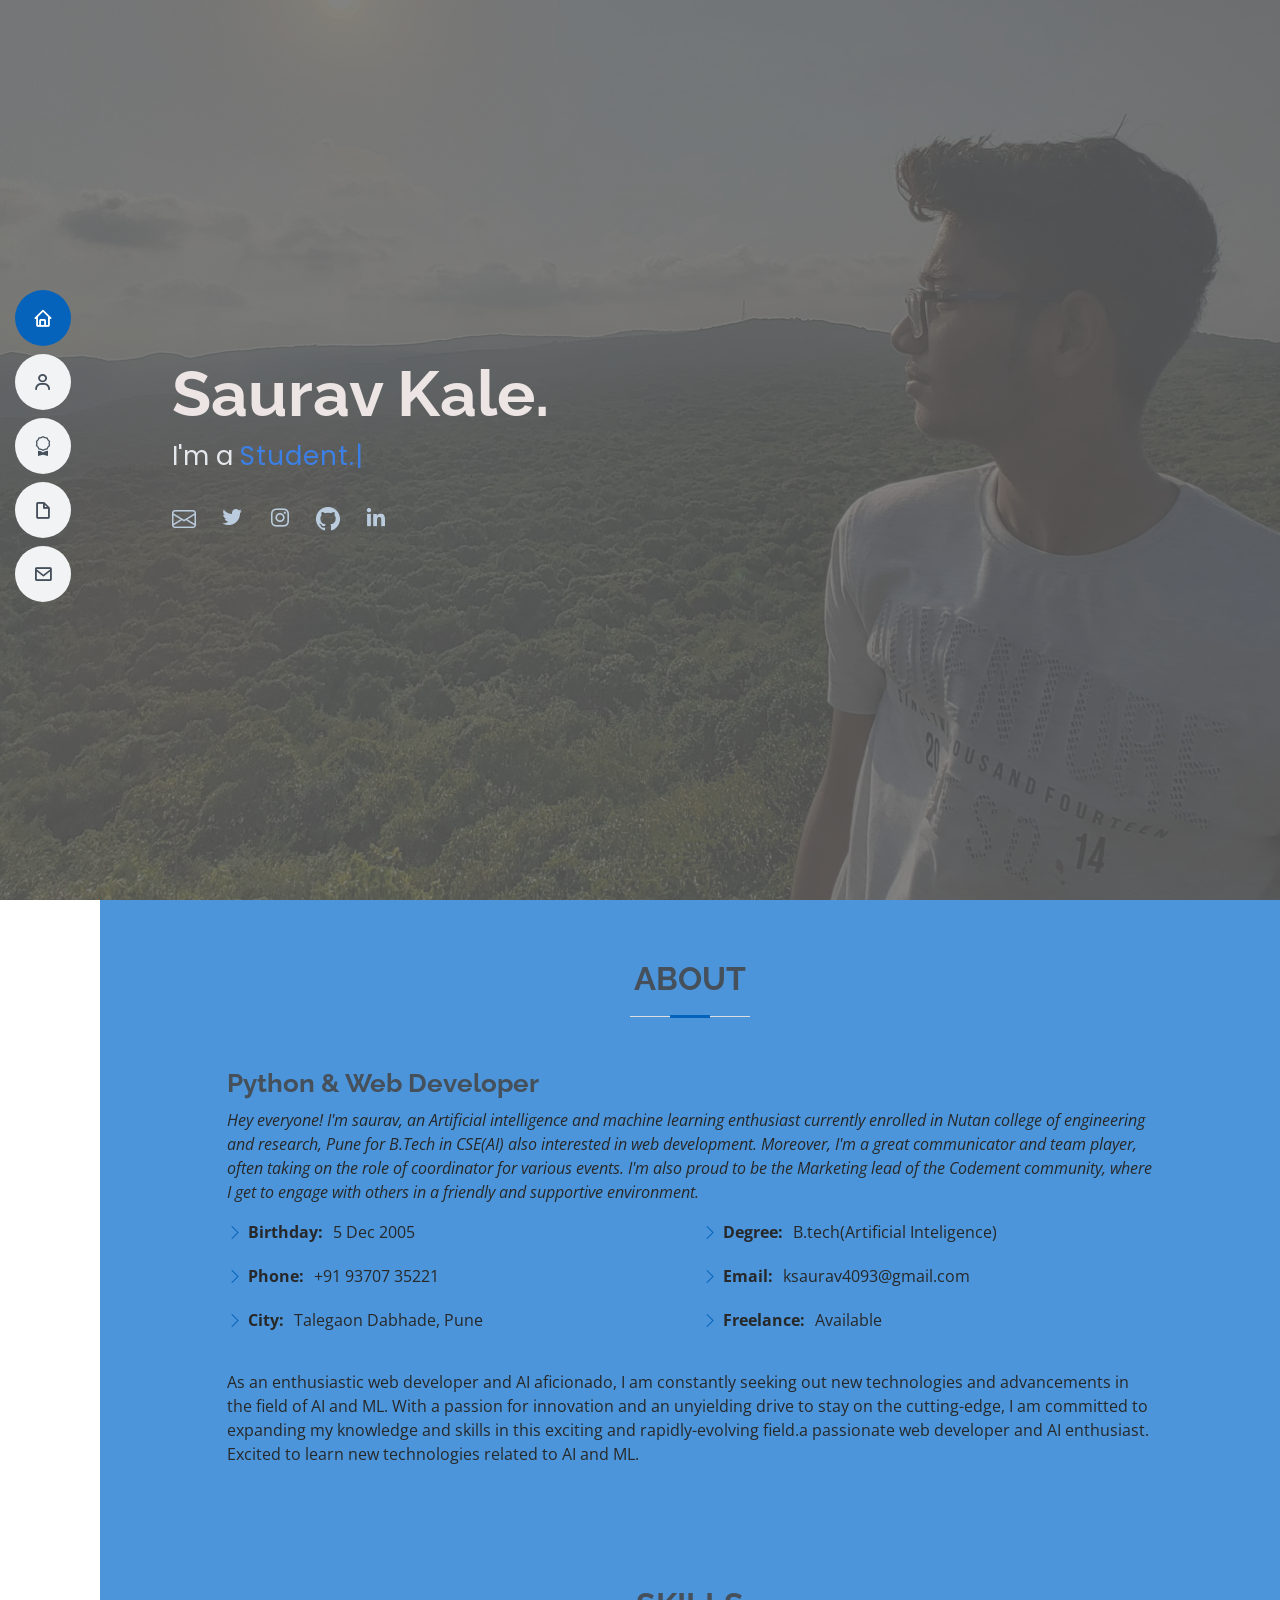
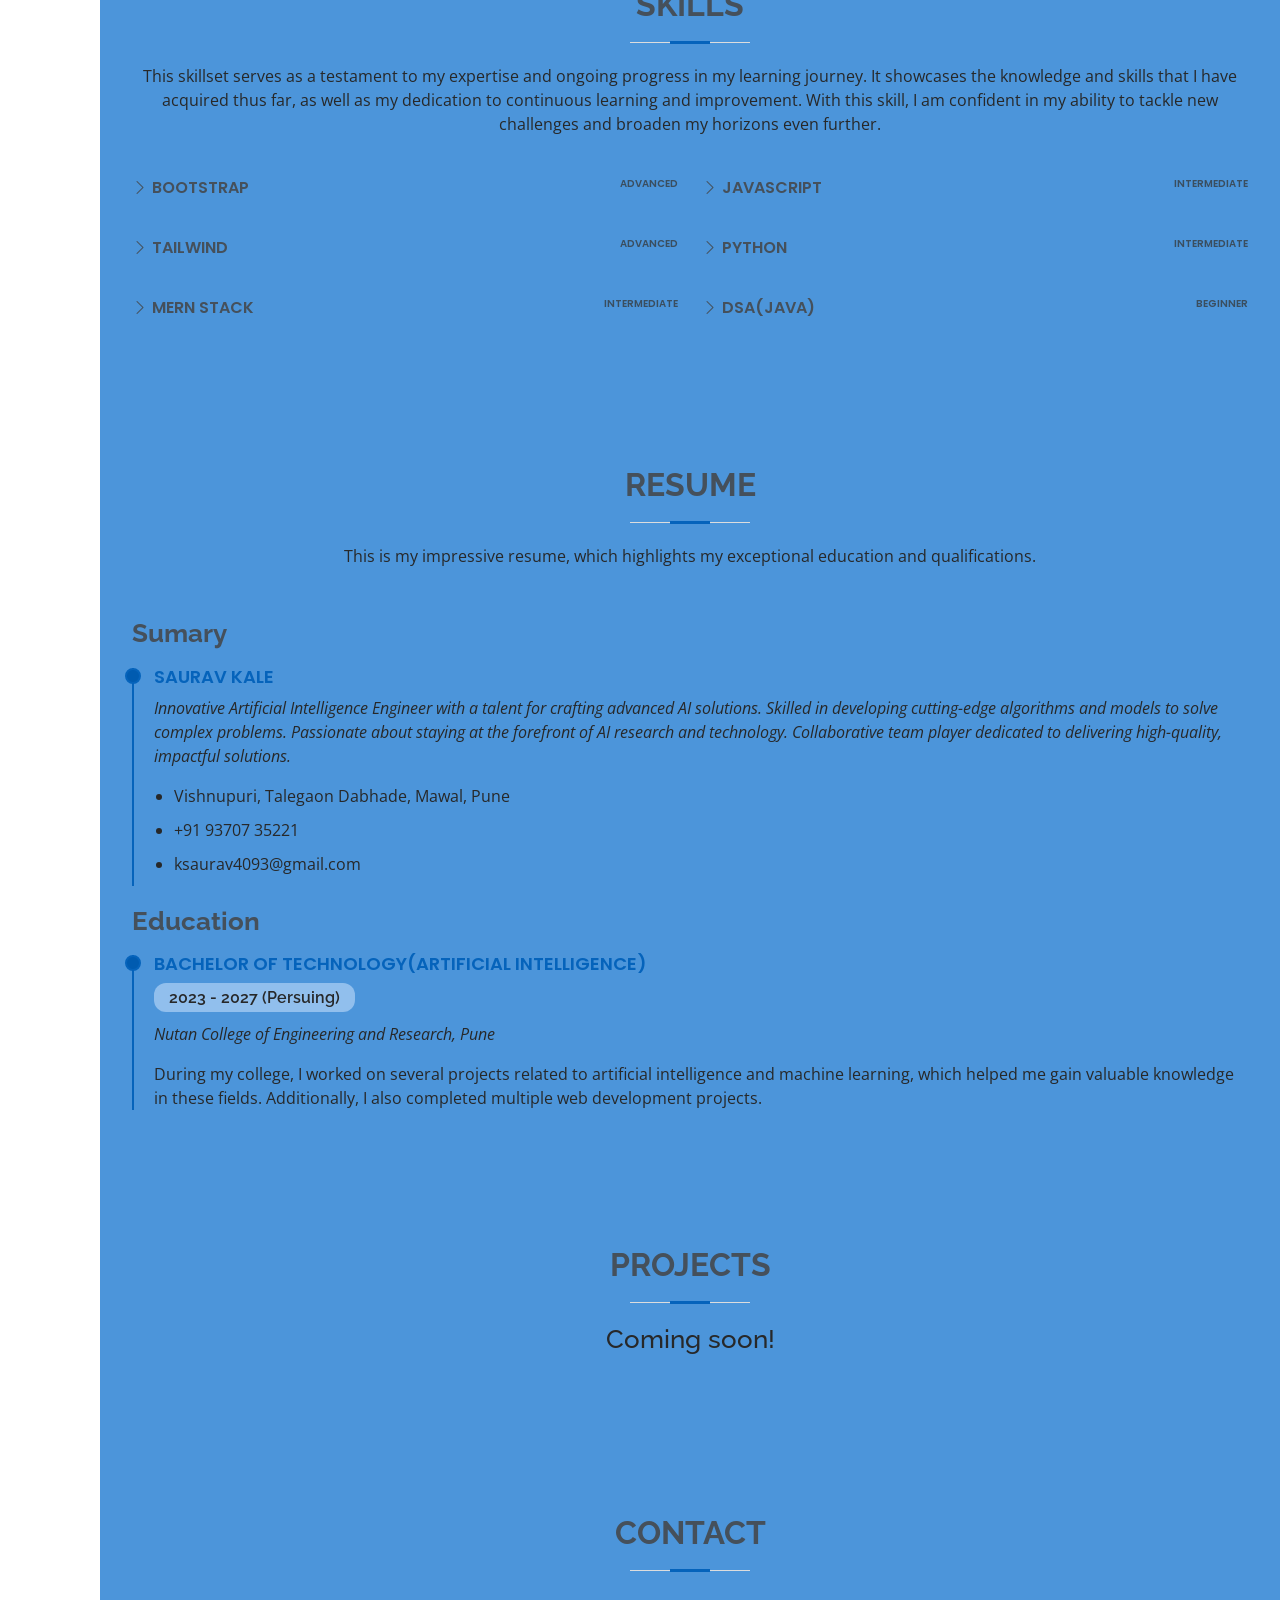
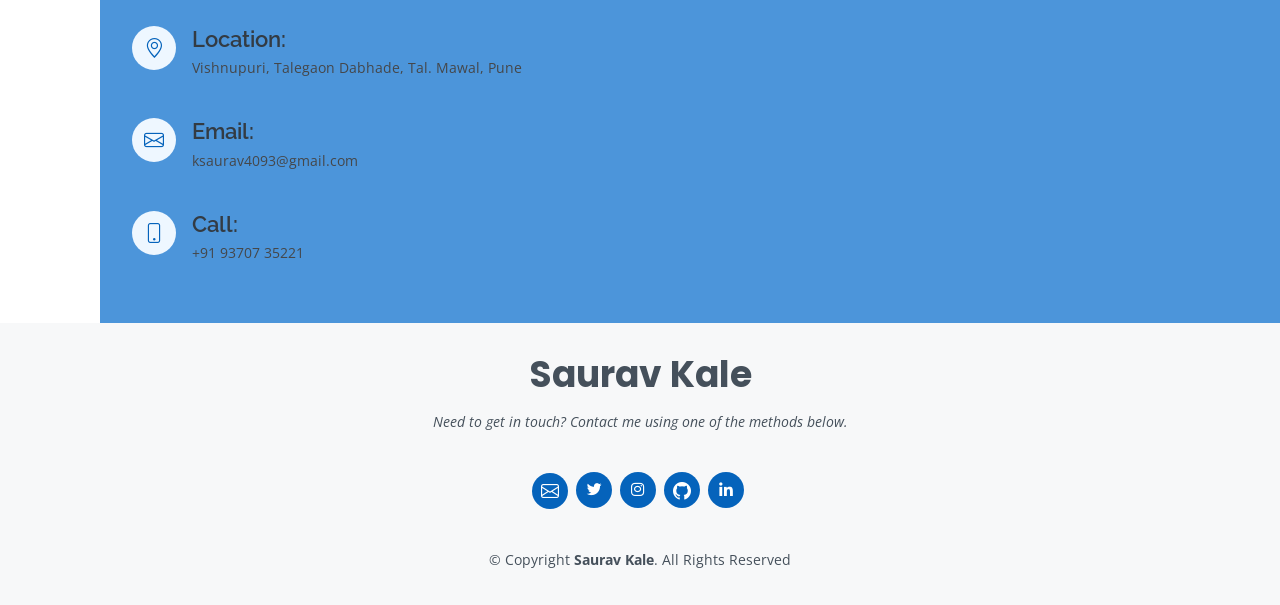
==== commit aa4b5fc2: "Skills Update And Projects coming soon text added" ====
--- a/index.html
+++ b/index.html
@@ -117,7 +117,7 @@
             <div class="col-lg-10 pt-4 pt-lg-0 content">
               <h3>Python &amp; Web Developer</h3>
               <p class=" fst-italic">
-                I am highly passionate about AI and ML technologies, and possess a great deal of expertise in web development.
+                Hey everyone! I'm saurav, an Artificial intelligence and machine learning enthusiast currently enrolled in Nutan college of engineering and research, Pune for B.Tech in CSE(AI) also interested in web development. Moreover, I'm a great communicator and team player, often taking on the role of coordinator for various events. I'm also proud to be the Marketing lead of the Codement community, where I get to engage with others in a friendly and supportive environment.
               </p>
               <div class="row">
                 <div class="col-lg-6">
@@ -175,42 +175,29 @@
 
           <div class="row skills-content">
             <div class="col-lg-6">
+
               <div class="progress">
-                
-                <span class="skill"> <i class="bi bi-chevron-right"></i>   HTML <i style="font-size: 10px; color: #353739c2;" class="val">Advanced</i>
-              </div>
-
-              <div class="progress">
-                <span class="skill"> <i class="bi bi-chevron-right"></i>   CSS <i style="font-size: 10px; color: #353739c2;" class="val">Advanced</i>
+                <span class="skill"> <i class="bi bi-chevron-right"></i>   Bootstrap   <i style="font-size: 10px; color: #353739c2;" class="val">Advanced</i>
                 </div>
                 <div class="progress">
-                  <span class="skill"> <i class="bi bi-chevron-right"></i>   Bootstrap <i style="font-size: 10px; color: #353739c2;" class="val">Beginner</i>
+                  <span class="skill"> <i class="bi bi-chevron-right"></i>  Tailwind  <i style="font-size: 10px; color: #353739c2;" class="val">Advanced</i>
                   
                 </div>
                 <div class="progress">
-                  <span class="skill"> <i class="bi bi-chevron-right"></i>   Wordpress <i style="font-size: 10px; color: #353739c2;" class="val">Beginner</i>
+                  <span class="skill"> <i class="bi bi-chevron-right"></i>   MERN Stack <i style="font-size: 10px; color: #353739c2;" class="val">Intermediate</i>
                     
                   </div>
                   
-                <div class="progress">
-                  <span class="skill"> <i class="bi bi-chevron-right"></i>   Javascript <i style="font-size: 10px; color: #353739c2;" class="val">Intermediate</i>
-                  
-                </div>
+               
               
             </div>
 
             <div class="col-lg-6">
-              <div class="progress">
-                <span class="skill"> <i class="bi bi-chevron-right"></i>   ReactJS <i style="font-size: 10px; color: #353739c2;" class="val">Beginner</i>
               
-              </div>
+              
               
               <div class="progress">
-                <span class="skill"> <i class="bi bi-chevron-right"></i>   Tailwind CSS <i style="font-size: 10px; color: #353739c2;" class="val">Intermediate</i>
-                
-              </div>
-              <div class="progress">
-                <span class="skill"> <i class="bi bi-chevron-right"></i>   Django <i style="font-size: 10px; color: #353739c2;" class="val">Beginner</i>
+                <span class="skill"> <i class="bi bi-chevron-right"></i>   Javascript <i style="font-size: 10px; color: #353739c2;" class="val">Intermediate</i>
                
                 
               </div>
@@ -275,16 +262,16 @@
       <!-- End Resume Section -->
 
       <!-- ======= Services Section ======= -->
-      <section style="display: none;" id="services" class="services">
+      <section  id="services" class="services">
         <div class="container" data-aos="fade-up">
           <div class="section-title">
             <h2>Projects</h2>
-            <p>
+            <h3 class="comingsoontxt">
               Coming soon!
-            </p>
-          </div>
-
-          <div class="row">
+            </h3>
+          </div>
+
+          <div style="display: none;" class="row">
             <div
               class="col-lg-4 col-md-6 d-flex align-items-stretch"
               data-aos="zoom-in"
--- a/assets/css/style.css
+++ b/assets/css/style.css
@@ -658,6 +658,36 @@
   fill: #11dbcf;
 }
 
+.comingsoontxt {
+  animation: colorchange linear 2s 0s infinite alternate;
+  font-size: 26px;
+  transition: 0.3s ease-in-out;
+}
+.comingsoontxt:hover {
+  transition: 0.3s ease-in-out;
+  cursor: pointer;
+  transform: scale3d(1.2, 1.2, 1);
+}
+@keyframes colorchange {
+  0% {
+    color: #000;
+  }
+  20% {
+    color: #2e2e2e;
+  }
+  40% {
+    color: #606060;
+  }
+  60% {
+    color: #807e7e;
+  }
+  80% {
+    color: #dcdcdc;
+  }
+  100% {
+    color: #ffffff;
+  }
+}
 /*--------------------------------------------------------------
 # Contact
 --------------------------------------------------------------*/
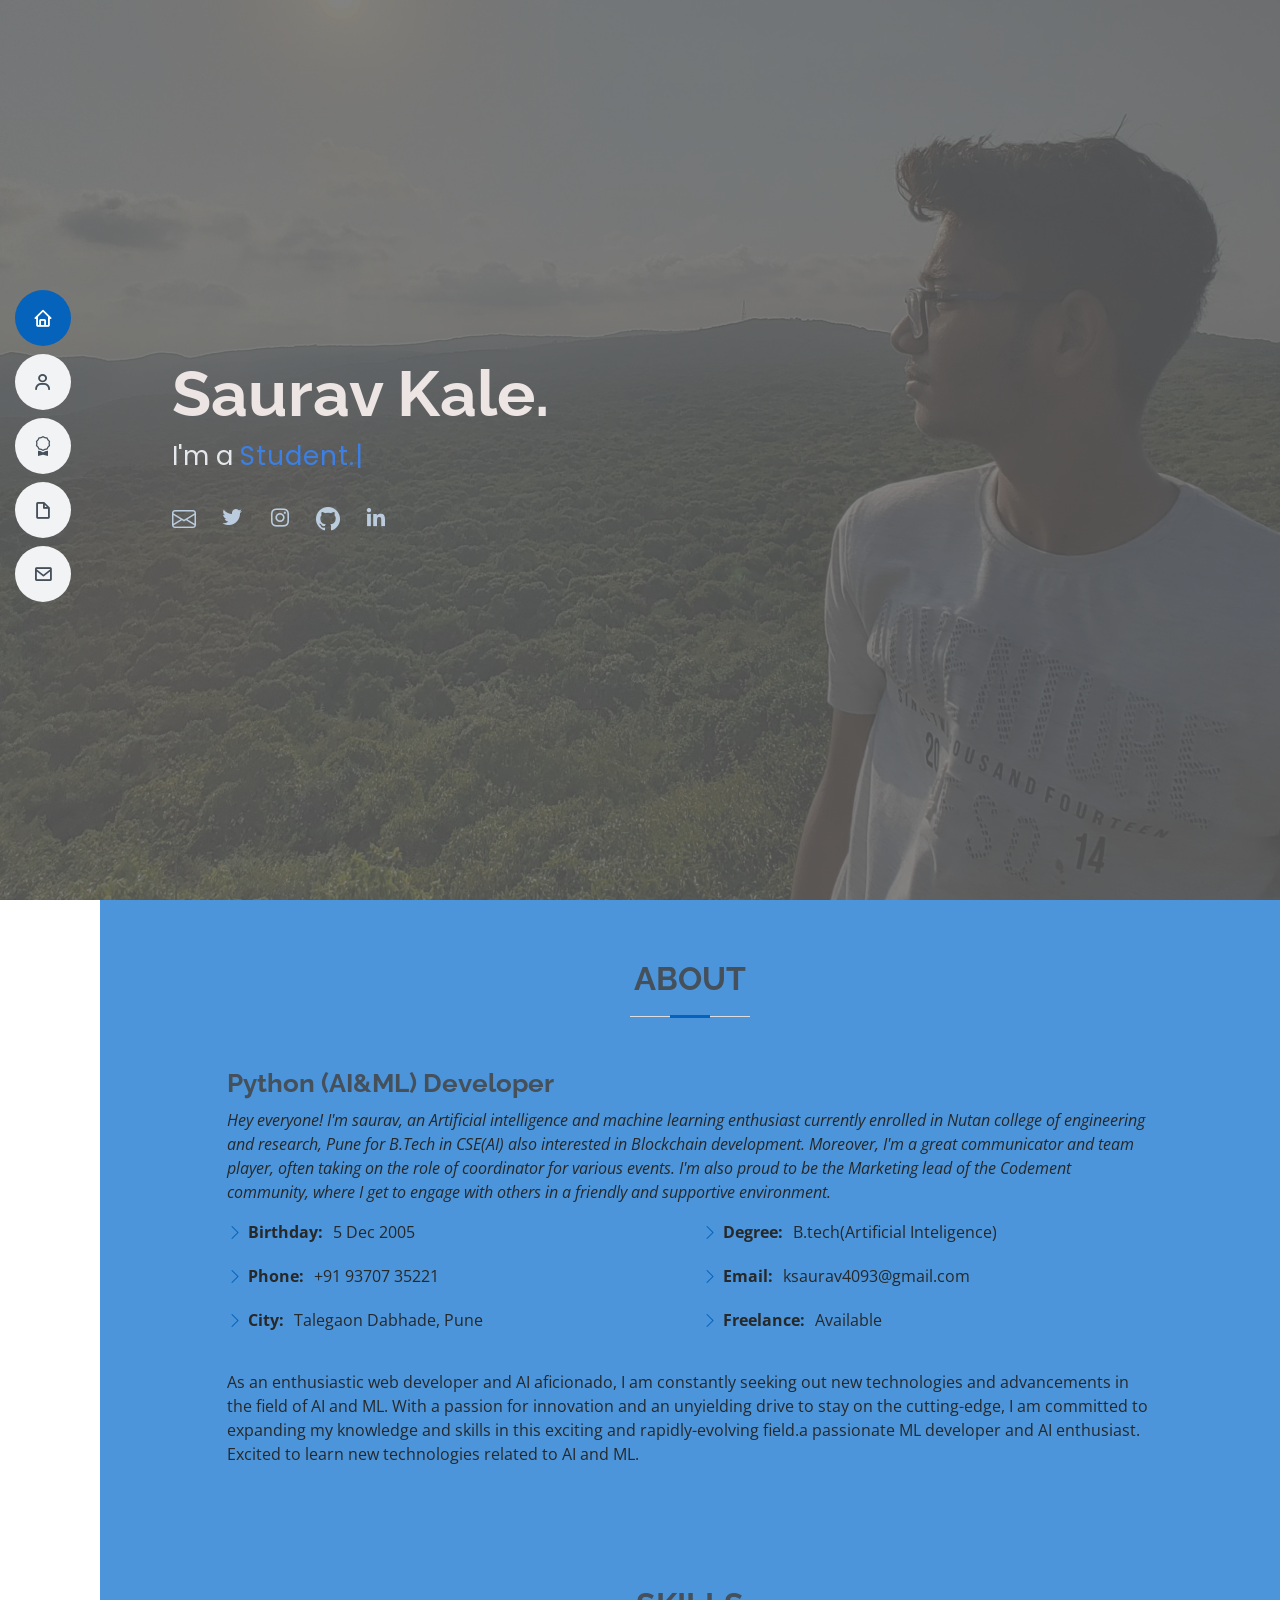
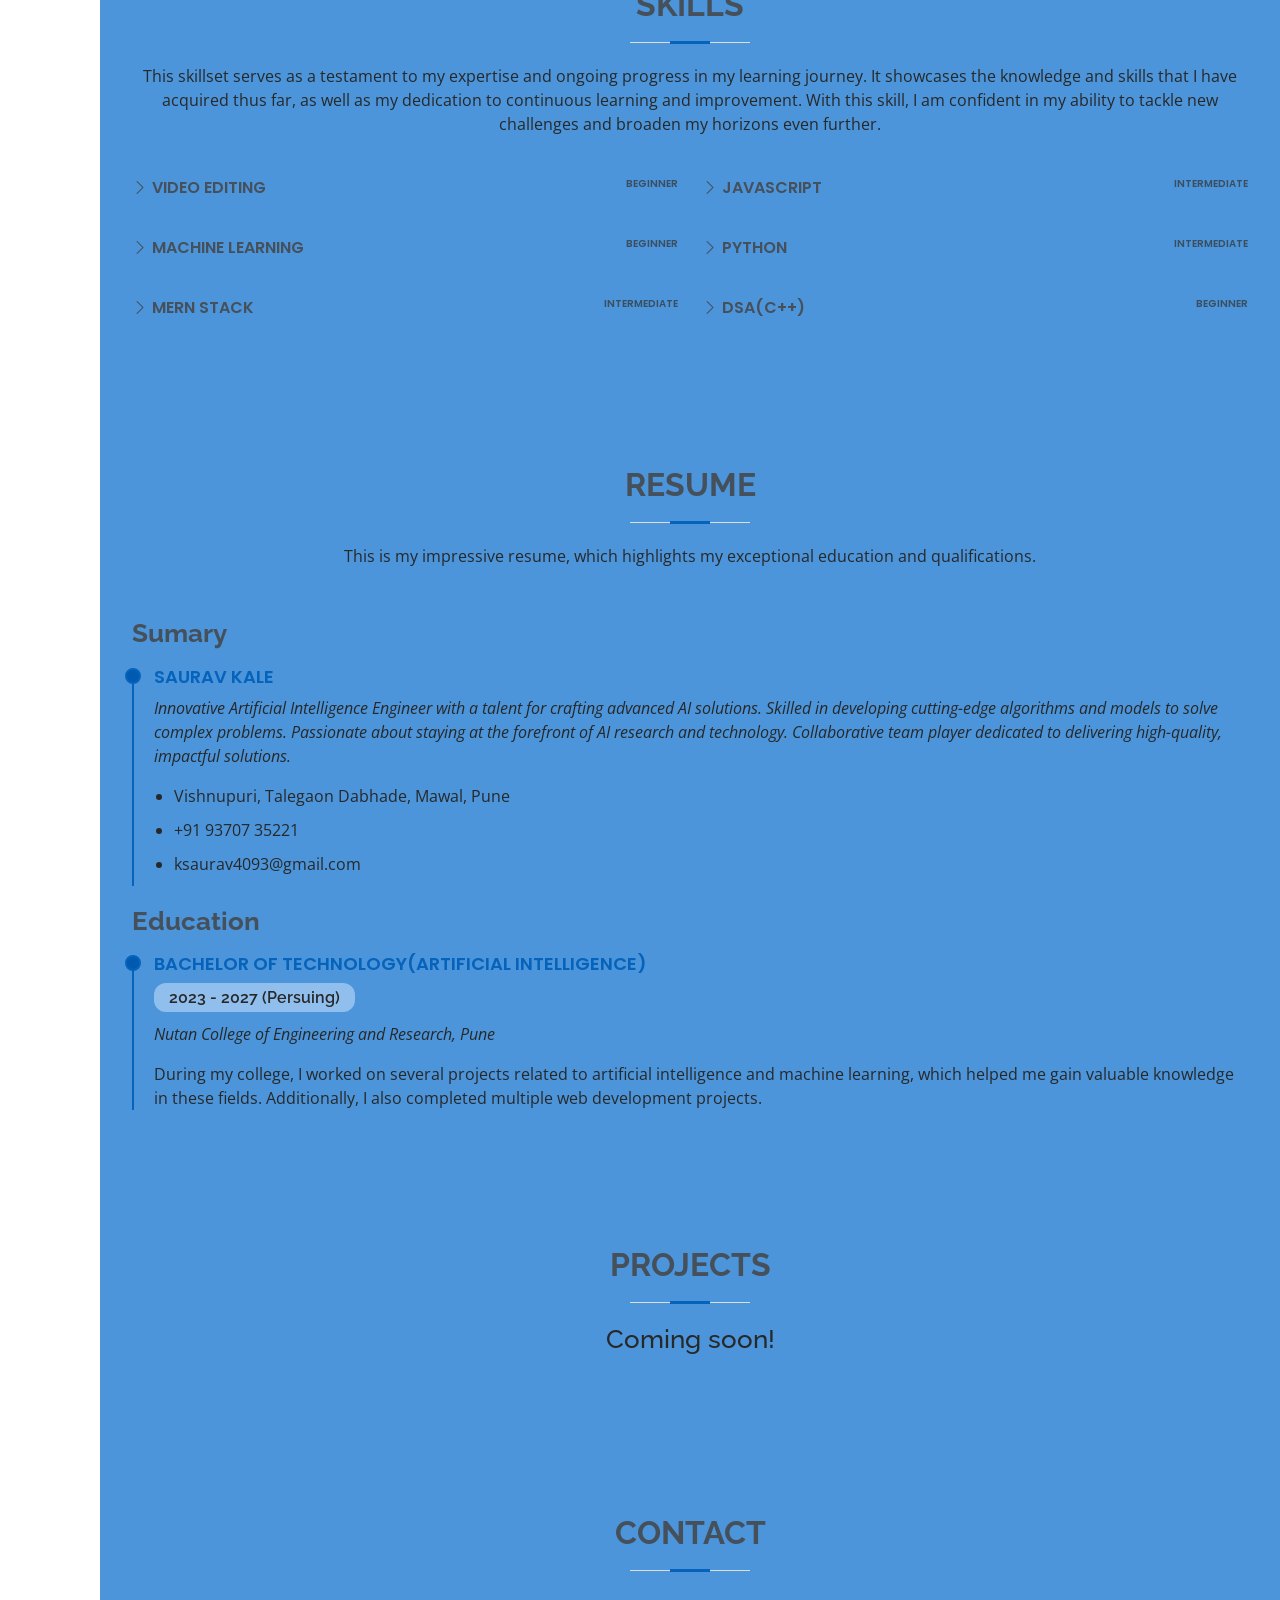
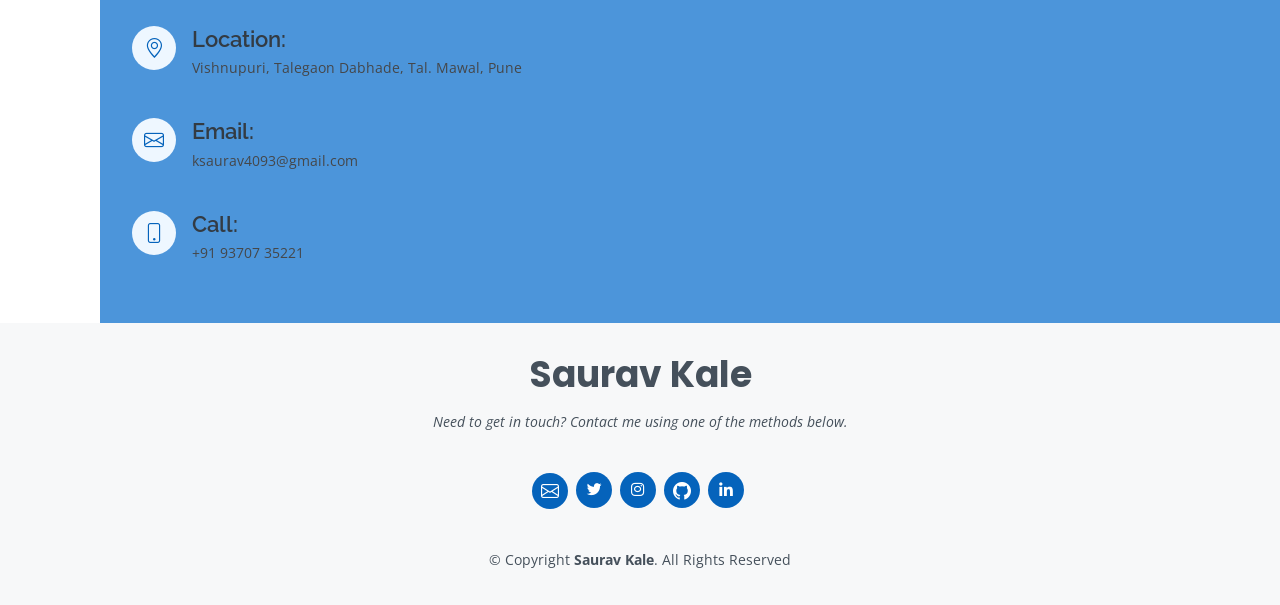
==== commit e2ab6bbd: "Skills Update" ====
--- a/index.html
+++ b/index.html
@@ -1,540 +1,468 @@
 <!DOCTYPE html>
 <html lang="en">
-  <head>
-    <meta charset="utf-8" />
-    <meta content="width=device-width, initial-scale=1.0" name="viewport" />
-
-    <title>Saurav Kale | PortFolio</title>
-    <meta content="My portfolio Website To have clear insight about my background my capabilities and demonstrating my skills and experience. Connect with me to work with me." name="description" />
-    <meta content="Saurav kale, Saurav portfolio, Portfolio, Saurav, Web-Developer, Freelancer, Freelancer Web-Developer, Portfolio Website" name="keywords" />
-
-    <!-- Favicons -->
-    <link href="./assets/img/LogoIcon.png" rel="icon" />
-
-    <!-- Google Fonts -->
-    <link
-      href="https://fonts.googleapis.com/css?family=Open+Sans:300,300i,400,400i,600,600i,700,700i|Raleway:300,300i,400,400i,500,500i,600,600i,700,700i|Poppins:300,300i,400,400i,500,500i,600,600i,700,700i"
-      rel="stylesheet"
-    />
-
-    <!-- Vendor CSS Files -->
-    <link href="./assets/vendor/aos/aos.css" rel="stylesheet" />
-    <link
-      href="./assets/vendor/bootstrap/css/bootstrap.min.css"
-      rel="stylesheet"
-    />
-    <link
-      href="./assets/vendor/bootstrap-icons/bootstrap-icons.css"
-      rel="stylesheet"
-    />
-    <link href="./assets/vendor/boxicons/css/boxicons.min.css" rel="stylesheet" />
-    <link
-      href="./assets/vendor/glightbox/css/glightbox.min.css"
-      rel="stylesheet"
-    />
-    <link href="./assets/vendor/swiper/swiper-bundle.min.css" rel="stylesheet" />
-
-    <!-- Template Main CSS File -->
-    <link href="./assets/css/style.css" rel="stylesheet" />
-
-    <!-- =======================================================-->
-  </head>
-
-  <body>
-    <!-- ======= Mobile nav toggle button ======= -->
-    <i class="bi bi-list mobile-nav-toggle d-lg-none"></i>
-    <!-- ======= Header ======= -->
-    <header id="header" class="d-flex flex-column justify-content-center">
-      <nav id="navbar" class="navbar nav-menu">
-        <ul>
-          <li>
-            <a href="#hero" class="nav-link scrollto active"
-              ><i class="bx bx-home"></i> <span>Home</span></a
-            >
-          </li>
-          <li>
-            <a href="#about" class="nav-link scrollto"
-              ><i class="bx bx-user"></i> <span>About</span></a
-            >
-          </li>
-          <li>
-            <a href="#skills" class="nav-link scrollto"
-              ><i class="bi bi-award"></i> <span>Skills</span></a
-            >
-          <li>
-            <a href="#resume" class="nav-link scrollto"
-              ><i class="bx bx-file-blank"></i> <span>Resume</span></a
-            >
-          </li>
-          <li style="display: none;" >
-            <a href="#services" class="nav-link scrollto"
-              ><i class="bx bx-server"></i> <span>Services</span></a
-            >
-          </li>
-          <li>
-            <a href="#contact" class="nav-link scrollto"
-              ><i class="bx bx-envelope"></i> <span>Contact</span></a
-            >
-          </li>
-        </ul>
-      </nav>
-      <!-- .nav-menu -->
-    </header>
-    <!-- End Header -->
-
-    <!-- ======= Hero Section ======= -->
-    <section id="hero" class="d-flex flex-column justify-content-center">
-      <div class="container" data-aos="zoom-in" data-aos-delay="100">
-        <h1>Saurav Kale.</h1>
-        <p>
-          I'm a
-          <span
-            class="typed"
-            data-typed-items="Student., Web-Developer., Freelancer., Python Programmer."
-          ></span>
-        </p>
-        <div class="social-links">
-          <a href="mailto:ksaurav4093@gmail.com" class="gmail"><i class="bi bi-envelope"></i></a>
-          <a href="https://twitter.com/kSaurav357" class="twitter"><i class="bx bxl-twitter"></i></a>
-          <a href="https://www.instagram.com/k.saurav24/" class="instagram"><i class="bx bxl-instagram"></i></a>
-          <a href="https://github.com/ksaurav24" class="github"><i class="bx bi-github"></i></a>
-          <a href="https://www.linkedin.com/in/ksaurav24/" class="linkedin"><i class="bx bxl-linkedin"></i></a>
+
+<head>
+  <meta charset="utf-8" />
+  <meta content="width=device-width, initial-scale=1.0" name="viewport" />
+
+  <title>Saurav Kale | PortFolio</title>
+  <meta
+    content="My portfolio Website To have clear insight about my background my capabilities and demonstrating my skills and experience. Connect with me to work with me."
+    name="description" />
+  <meta
+    content="Saurav kale, Saurav portfolio, Portfolio, Saurav, Web-Developer, Freelancer, Freelancer Web-Developer, Portfolio Website"
+    name="keywords" />
+
+  <!-- Favicons -->
+  <link href="./assets/img/LogoIcon.png" rel="icon" />
+
+  <!-- Google Fonts -->
+  <link
+    href="https://fonts.googleapis.com/css?family=Open+Sans:300,300i,400,400i,600,600i,700,700i|Raleway:300,300i,400,400i,500,500i,600,600i,700,700i|Poppins:300,300i,400,400i,500,500i,600,600i,700,700i"
+    rel="stylesheet" />
+
+  <!-- Vendor CSS Files -->
+  <link href="./assets/vendor/aos/aos.css" rel="stylesheet" />
+  <link href="./assets/vendor/bootstrap/css/bootstrap.min.css" rel="stylesheet" />
+  <link href="./assets/vendor/bootstrap-icons/bootstrap-icons.css" rel="stylesheet" />
+  <link href="./assets/vendor/boxicons/css/boxicons.min.css" rel="stylesheet" />
+  <link href="./assets/vendor/glightbox/css/glightbox.min.css" rel="stylesheet" />
+  <link href="./assets/vendor/swiper/swiper-bundle.min.css" rel="stylesheet" />
+
+  <!-- Template Main CSS File -->
+  <link href="./assets/css/style.css" rel="stylesheet" />
+
+  <!-- =======================================================-->
+</head>
+
+<body>
+  <!-- ======= Mobile nav toggle button ======= -->
+  <i class="bi bi-list mobile-nav-toggle d-lg-none"></i>
+  <!-- ======= Header ======= -->
+  <header id="header" class="d-flex flex-column justify-content-center">
+    <nav id="navbar" class="navbar nav-menu">
+      <ul>
+        <li>
+          <a href="#hero" class="nav-link scrollto active"><i class="bx bx-home"></i> <span>Home</span></a>
+        </li>
+        <li>
+          <a href="#about" class="nav-link scrollto"><i class="bx bx-user"></i> <span>About</span></a>
+        </li>
+        <li>
+          <a href="#skills" class="nav-link scrollto"><i class="bi bi-award"></i> <span>Skills</span></a>
+        <li>
+          <a href="#resume" class="nav-link scrollto"><i class="bx bx-file-blank"></i> <span>Resume</span></a>
+        </li>
+        <li style="display: none;">
+          <a href="#services" class="nav-link scrollto"><i class="bx bx-server"></i> <span>Services</span></a>
+        </li>
+        <li>
+          <a href="#contact" class="nav-link scrollto"><i class="bx bx-envelope"></i> <span>Contact</span></a>
+        </li>
+      </ul>
+    </nav>
+    <!-- .nav-menu -->
+  </header>
+  <!-- End Header -->
+
+  <!-- ======= Hero Section ======= -->
+  <section id="hero" class="d-flex flex-column justify-content-center">
+    <div class="container" data-aos="zoom-in" data-aos-delay="100">
+      <h1>Saurav Kale.</h1>
+      <p>
+        I'm a
+        <span class="typed" data-typed-items="Student., Web-Developer., Freelancer., Python Programmer."></span>
+      </p>
+      <div class="social-links">
+        <a href="mailto:ksaurav4093@gmail.com" class="gmail"><i class="bi bi-envelope"></i></a>
+        <a href="https://twitter.com/kSaurav357" class="twitter"><i class="bx bxl-twitter"></i></a>
+        <a href="https://www.instagram.com/k.saurav24/" class="instagram"><i class="bx bxl-instagram"></i></a>
+        <a href="https://github.com/ksaurav24" class="github"><i class="bx bi-github"></i></a>
+        <a href="https://www.linkedin.com/in/ksaurav24/" class="linkedin"><i class="bx bxl-linkedin"></i></a>
+      </div>
+    </div>
+  </section>
+  <!-- End Hero -->
+
+  <main id="main">
+    <!-- ======= About Section ======= -->
+    <section id="about" class="about">
+      <div class="container" data-aos="fade-up">
+        <div class="section-title">
+          <h2>About</h2>
+        </div>
+
+        <div class="row flex justify-content-center">
+
+          <div class="col-lg-10 pt-4 pt-lg-0 content">
+            <h3>Python (AI&amp;ML) Developer</h3>
+            <p class=" fst-italic">
+              Hey everyone! I'm saurav, an Artificial intelligence and machine learning enthusiast currently enrolled in
+              Nutan college of engineering and research, Pune for B.Tech in CSE(AI) also interested in Blockchain
+              development.
+              Moreover, I'm a great communicator and team player, often taking on the role of coordinator for various
+              events. I'm also proud to be the Marketing lead of the Codement community, where I get to engage with
+              others in a friendly and supportive environment.
+            </p>
+            <div class="row">
+              <div class="col-lg-6">
+                <ul>
+                  <li>
+                    <i class="bi bi-chevron-right"></i>
+                    <strong>Birthday:</strong> <span>5 Dec 2005</span>
+                  </li>
+                  <li>
+                    <i class="bi bi-chevron-right"></i>
+                    <strong>Phone:</strong> <span>+91 93707 35221</span>
+                  </li>
+                  <li>
+                    <i class="bi bi-chevron-right"></i>
+                    <strong>City:</strong> <span>Talegaon Dabhade, Pune</span>
+                  </li>
+                </ul>
+              </div>
+              <div class="col-lg-6">
+                <ul>
+                  <li>
+                    <i class="bi bi-chevron-right"></i>
+                    <strong>Degree:</strong> <span>B.tech(Artificial Inteligence)</span>
+                  </li>
+                  <li>
+                    <i class="bi bi-chevron-right"></i>
+                    <strong>Email:</strong>
+                    <span>ksaurav4093@gmail.com</span>
+                  </li>
+                  <li>
+                    <i class="bi bi-chevron-right"></i>
+                    <strong>Freelance:</strong> <span>Available</span>
+                  </li>
+                </ul>
+              </div>
+            </div>
+            <p style="margin-top: 18px;">
+              As an enthusiastic web developer and AI aficionado, I am constantly seeking out new technologies and
+              advancements in the field of AI and ML. With a passion for innovation and an unyielding drive to stay on
+              the cutting-edge, I am committed to expanding my knowledge and skills in this exciting and
+              rapidly-evolving field.a passionate ML developer and AI enthusiast. Excited to learn new technologies
+              related to AI and ML.
+            </p>
+          </div>
         </div>
       </div>
     </section>
-    <!-- End Hero -->
-
-    <main id="main">
-      <!-- ======= About Section ======= -->
-      <section id="about" class="about">
-        <div class="container" data-aos="fade-up">
-          <div class="section-title">
-            <h2>About</h2>
-          </div>
-
-          <div class="row flex justify-content-center">
-          
-            <div class="col-lg-10 pt-4 pt-lg-0 content">
-              <h3>Python &amp; Web Developer</h3>
-              <p class=" fst-italic">
-                Hey everyone! I'm saurav, an Artificial intelligence and machine learning enthusiast currently enrolled in Nutan college of engineering and research, Pune for B.Tech in CSE(AI) also interested in web development. Moreover, I'm a great communicator and team player, often taking on the role of coordinator for various events. I'm also proud to be the Marketing lead of the Codement community, where I get to engage with others in a friendly and supportive environment.
-              </p>
-              <div class="row">
-                <div class="col-lg-6">
-                  <ul>
-                    <li>
-                      <i class="bi bi-chevron-right"></i>
-                      <strong>Birthday:</strong> <span>5 Dec 2005</span>
-                    </li>
-                    <li>
-                      <i class="bi bi-chevron-right"></i>
-                      <strong>Phone:</strong> <span>+91 93707 35221</span>
-                    </li>
-                    <li>
-                      <i class="bi bi-chevron-right"></i>
-                      <strong>City:</strong> <span>Talegaon Dabhade, Pune</span>
-                    </li>
-                  </ul>
-                </div>
-                <div class="col-lg-6">
-                  <ul>
-                    <li>
-                      <i class="bi bi-chevron-right"></i>
-                      <strong>Degree:</strong> <span>B.tech(Artificial Inteligence)</span>
-                    </li>
-                    <li>
-                      <i class="bi bi-chevron-right"></i>
-                      <strong>Email:</strong>
-                      <span>ksaurav4093@gmail.com</span>
-                    </li>
-                    <li>
-                      <i class="bi bi-chevron-right"></i>
-                      <strong>Freelance:</strong> <span>Available</span>
-                    </li>
-                  </ul>
-                </div>
-              </div>
-              <p style="margin-top: 18px;">
-                As an enthusiastic web developer and AI aficionado, I am constantly seeking out new technologies and advancements in the field of AI and ML. With a passion for innovation and an unyielding drive to stay on the cutting-edge, I am committed to expanding my knowledge and skills in this exciting and rapidly-evolving field.a passionate web developer and AI enthusiast. Excited to learn new technologies related to AI and ML.
-              </p>
-            </div>
-          </div>
-        </div>
-      </section>
-      <!-- End About Section -->
-
-      <!-- ======= Skills Section ======= -->
-      <section id="skills" class="skills section-bg">
-        <div class="container" data-aos="fade-up">
-          <div class="section-title">
-            <h2>Skills</h2>
-            <p>
-              This skillset serves as a testament to my expertise and ongoing progress in my learning journey. It showcases the knowledge and skills that I have acquired thus far, as well as my dedication to continuous learning and improvement. With this skill, I am confident in my ability to tackle new challenges and broaden my horizons even further.
-            </p>
-          </div>
-
-          <div class="row skills-content">
-            <div class="col-lg-6">
-
-              <div class="progress">
-                <span class="skill"> <i class="bi bi-chevron-right"></i>   Bootstrap   <i style="font-size: 10px; color: #353739c2;" class="val">Advanced</i>
-                </div>
-                <div class="progress">
-                  <span class="skill"> <i class="bi bi-chevron-right"></i>  Tailwind  <i style="font-size: 10px; color: #353739c2;" class="val">Advanced</i>
-                  
-                </div>
-                <div class="progress">
-                  <span class="skill"> <i class="bi bi-chevron-right"></i>   MERN Stack <i style="font-size: 10px; color: #353739c2;" class="val">Intermediate</i>
-                    
-                  </div>
-                  
-               
-              
-            </div>
-
-            <div class="col-lg-6">
-              
-              
-              
-              <div class="progress">
-                <span class="skill"> <i class="bi bi-chevron-right"></i>   Javascript <i style="font-size: 10px; color: #353739c2;" class="val">Intermediate</i>
-               
-                
-              </div>
-
-              <div class="progress">
-                <span class="skill"> <i class="bi bi-chevron-right"></i>   Python <i style="font-size: 10px; color: #353739c2;" class="val">Intermediate</i>
-                
-              </div>
-              <div class="progress">
-                <span class="skill"> <i class="bi bi-chevron-right"></i>   DSA(Java) <i style="font-size: 10px; color: #353739c2;" class="val">Beginner</i>
-                
-              </div>
-            </div>
-          </div>
-        </div>
-      </section>
-      <!-- End Skills Section -->
-
-      <!-- ======= Resume Section ======= -->
-      <section id="resume" class="resume">
-        <div class="container" data-aos="fade-up">
-          <div class="section-title">
-            <h2>Resume</h2>
-            <p>
-              This is my impressive resume, which highlights my exceptional education and qualifications.
-            </p>
-          </div>
-
-          <div class="row">
-            <div class="col-lg-12">
-              <h3 class="resume-title">Sumary</h3>
-              <div class="resume-item pb-0">
-                <h4>Saurav Kale</h4>
-                <p>
-                  <em
-                    >
-                    Innovative Artificial Intelligence Engineer with a talent for crafting advanced AI solutions. Skilled in developing cutting-edge algorithms and models to solve complex problems. Passionate about staying at the forefront of AI research and technology. Collaborative team player dedicated to delivering high-quality, impactful solutions.</em
-                  >
-                </p>
-                <ul>
-                  <li>Vishnupuri, Talegaon Dabhade, Mawal, Pune</li>
-                  <li>+91 93707 35221</li>
-                  <li>ksaurav4093@gmail.com</li>
-                </ul>
-              </div>
-
-              <h3 class="resume-title">Education</h3>
-             
-                
-              <div class="resume-item">
-                <h4>Bachelor of Technology(Artificial Intelligence)</h4>
-                <h5>2023 - 2027 (Persuing)</h5>
-                <p><em>Nutan College of Engineering and Research, Pune</em></p>
-                <p>
-                  During my college, I worked on several projects related to artificial intelligence and machine learning, which helped me gain valuable knowledge in these fields. Additionally, I also completed multiple web development projects.
-                </p>
-              </div>
-            </div>
-          </div>
-        </div>
-      </section>
-      <!-- End Resume Section -->
-
-      <!-- ======= Services Section ======= -->
-      <section  id="services" class="services">
-        <div class="container" data-aos="fade-up">
-          <div class="section-title">
-            <h2>Projects</h2>
-            <h3 class="comingsoontxt">
-              Coming soon!
-            </h3>
-          </div>
-
-          <div style="display: none;" class="row">
-            <div
-              class="col-lg-4 col-md-6 d-flex align-items-stretch"
-              data-aos="zoom-in"
-              data-aos-delay="100"
-            >
-              <div class="icon-box iconbox-blue">
-                <div class="icon">
-                  <svg
-                    width="100"
-                    height="100"
-                    viewBox="0 0 600 600"
-                    xmlns="http://www.w3.org/2000/svg"
-                  >
-                    <path
-                      stroke="none"
-                      stroke-width="0"
-                      fill="#f5f5f5"
-                      d="M300,521.0016835830174C376.1290562159157,517.8887921683347,466.0731472004068,529.7835943286574,510.70327084640275,468.03025145048787C554.3714126377745,407.6079735673963,508.03601936045806,328.9844924480964,491.2728898941984,256.3432110539036C474.5976632858925,184.082847569629,479.9380746630129,96.60480741107993,416.23090153303,58.64404602377083C348.86323505073057,18.502131276798302,261.93793281208167,40.57373210992963,193.5410806939664,78.93577620505333C130.42746243093433,114.334589627462,98.30271207620316,179.96522072025542,76.75703585869454,249.04625023123273C51.97151888228291,328.5150500222984,13.704378332031375,421.85034740162234,66.52175969318436,486.19268352777647C119.04800174914682,550.1803526380478,217.28368757567262,524.383925680826,300,521.0016835830174"
-                    ></path>
-                  </svg>
-                  <i class="bx bxl-dribbble"></i>
-                </div>
-                <h4><a href="">Lorem Ipsum</a></h4>
-                <p>
-                  Voluptatum deleniti atque corrupti quos dolores et quas
-                  molestias excepturi
-                </p>
-              </div>
-            </div>
-
-            <div
-              class="col-lg-4 col-md-6 d-flex align-items-stretch mt-4 mt-md-0"
-              data-aos="zoom-in"
-              data-aos-delay="200"
-            >
-              <div class="icon-box iconbox-orange">
-                <div class="icon">
-                  <svg
-                    width="100"
-                    height="100"
-                    viewBox="0 0 600 600"
-                    xmlns="http://www.w3.org/2000/svg"
-                  >
-                    <path
-                      stroke="none"
-                      stroke-width="0"
-                      fill="#f5f5f5"
-                      d="M300,582.0697525312426C382.5290701553225,586.8405444964366,449.9789794690241,525.3245884688669,502.5850820975895,461.55621195738473C556.606425686781,396.0723002908107,615.8543463187945,314.28637112970534,586.6730223649479,234.56875336149918C558.9533121215079,158.8439757836574,454.9685369536778,164.00468322053177,381.49747125262974,130.76875717737553C312.15926192815925,99.40240125094834,248.97055460311594,18.661163978235184,179.8680185752513,50.54337015887873C110.5421016452524,82.52863877960104,119.82277516462835,180.83849132639028,109.12597500060166,256.43424936330496C100.08760227029461,320.3096726198365,92.17705696193138,384.0621239912766,124.79988738764834,439.7174275375508C164.83382741302287,508.01625554203684,220.96474134820875,577.5009287672846,300,582.0697525312426"
-                    ></path>
-                  </svg>
-                  <i class="bx bx-file"></i>
-                </div>
-                <h4><a href="">Sed Perspiciatis</a></h4>
-                <p>
-                  Duis aute irure dolor in reprehenderit in voluptate velit esse
-                  cillum dolore
-                </p>
-              </div>
-            </div>
-
-            <div
-              class="col-lg-4 col-md-6 d-flex align-items-stretch mt-4 mt-lg-0"
-              data-aos="zoom-in"
-              data-aos-delay="300"
-            >
-              <div class="icon-box iconbox-pink">
-                <div class="icon">
-                  <svg
-                    width="100"
-                    height="100"
-                    viewBox="0 0 600 600"
-                    xmlns="http://www.w3.org/2000/svg"
-                  >
-                    <path
-                      stroke="none"
-                      stroke-width="0"
-                      fill="#f5f5f5"
-                      d="M300,541.5067337569781C382.14930387511276,545.0595476570109,479.8736841581634,548.3450877840088,526.4010558755058,480.5488172755941C571.5218469581645,414.80211281144784,517.5187510058486,332.0715597781072,496.52539010469104,255.14436215662573C477.37192572678356,184.95920475031193,473.57363656557914,105.61284051026155,413.0603344069578,65.22779650032875C343.27470386102294,18.654635553484475,251.2091493199835,5.337323636656869,175.0934190732945,40.62881213300186C97.87086631185822,76.43348514350839,51.98124368387456,156.15599469081315,36.44837278890362,239.84606092416172C21.716077023791087,319.22268207091537,43.775223500013084,401.1760424656574,96.891909868211,461.97329694683043C147.22146801428983,519.5804099606455,223.5754009179313,538.201503339737,300,541.5067337569781"
-                    ></path>
-                  </svg>
-                  <i class="bx bx-tachometer"></i>
-                </div>
-                <h4><a href="">Magni Dolores</a></h4>
-                <p>
-                  Excepteur sint occaecat cupidatat non proident, sunt in culpa
-                  qui officia
-                </p>
-              </div>
-            </div>
-
-            <div
-              class="col-lg-4 col-md-6 d-flex align-items-stretch mt-4"
-              data-aos="zoom-in"
-              data-aos-delay="100"
-            >
-              <div class="icon-box iconbox-yellow">
-                <div class="icon">
-                  <svg
-                    width="100"
-                    height="100"
-                    viewBox="0 0 600 600"
-                    xmlns="http://www.w3.org/2000/svg"
-                  >
-                    <path
-                      stroke="none"
-                      stroke-width="0"
-                      fill="#f5f5f5"
-                      d="M300,503.46388370962813C374.79870501325706,506.71871716319447,464.8034551963731,527.1746412648533,510.4981551193396,467.86667711651364C555.9287308511215,408.9015244558933,512.6030010748507,327.5744911775523,490.211057578863,256.5855673507754C471.097692560561,195.9906835881958,447.69079081568157,138.11976852964426,395.19560036434837,102.3242989838813C329.3053358748298,57.3949838291264,248.02791733380457,8.279543830951368,175.87071277845988,42.242879143198664C103.41431057327972,76.34704239035025,93.79494320519305,170.9812938413882,81.28167332365135,250.07896920659033C70.17666984294237,320.27484674793965,64.84698225790005,396.69656628748305,111.28512138212992,450.4950937839243C156.20124167950087,502.5303643271138,231.32542653798444,500.4755392045468,300,503.46388370962813"
-                    ></path>
-                  </svg>
-                  <i class="bx bx-layer"></i>
-                </div>
-                <h4><a href="">Nemo Enim</a></h4>
-                <p>
-                  At vero eos et accusamus et iusto odio dignissimos ducimus qui
-                  blanditiis
-                </p>
-              </div>
-            </div>
-
-            <div
-              class="col-lg-4 col-md-6 d-flex align-items-stretch mt-4"
-              data-aos="zoom-in"
-              data-aos-delay="200"
-            >
-              <div class="icon-box iconbox-red">
-                <div class="icon">
-                  <svg
-                    width="100"
-                    height="100"
-                    viewBox="0 0 600 600"
-                    xmlns="http://www.w3.org/2000/svg"
-                  >
-                    <path
-                      stroke="none"
-                      stroke-width="0"
-                      fill="#f5f5f5"
-                      d="M300,532.3542879108572C369.38199826031484,532.3153073249985,429.10787420159085,491.63046689027357,474.5244479745417,439.17860296908856C522.8885846962883,383.3225815378663,569.1668002868075,314.3205725914397,550.7432151929288,242.7694973846089C532.6665558377875,172.5657663291529,456.2379748765914,142.6223662098291,390.3689995646985,112.34683881706744C326.66090330228417,83.06452184765237,258.84405631176094,53.51806209861945,193.32584062364296,78.48882559362697C121.61183558270385,105.82097193414197,62.805066853699245,167.19869350419734,48.57481801355237,242.6138429142374C34.843463184063346,315.3850353017275,76.69343916112496,383.4422959591041,125.22947124332185,439.3748458443577C170.7312796277747,491.8107796887764,230.57421082200815,532.3932930995766,300,532.3542879108572"
-                    ></path>
-                  </svg>
-                  <i class="bx bx-slideshow"></i>
-                </div>
-                <h4><a href="">Dele Cardo</a></h4>
-                <p>
-                  Quis consequatur saepe eligendi voluptatem consequatur dolor
-                  consequuntur
-                </p>
-              </div>
-            </div>
-
-            <div
-              class="col-lg-4 col-md-6 d-flex align-items-stretch mt-4"
-              data-aos="zoom-in"
-              data-aos-delay="300"
-            >
-              <div class="icon-box iconbox-teal">
-                <div class="icon">
-                  <svg
-                    width="100"
-                    height="100"
-                    viewBox="0 0 600 600"
-                    xmlns="http://www.w3.org/2000/svg"
-                  >
-                    <path
-                      stroke="none"
-                      stroke-width="0"
-                      fill="#f5f5f5"
-                      d="M300,566.797414625762C385.7384707136149,576.1784315230908,478.7894351017131,552.8928747891023,531.9192734346935,484.94944893311C584.6109503024035,417.5663521118492,582.489472248146,322.67544863468447,553.9536738515405,242.03673114598146C529.1557734026468,171.96086150256528,465.24506316201064,127.66468636344209,395.9583748389544,100.7403814666027C334.2173773831606,76.7482773500951,269.4350130405921,84.62216499799875,207.1952322260088,107.2889140133804C132.92018162631612,134.33871894543012,41.79353780512637,160.00259165414826,22.644507872594943,236.69541883565114C3.319112789854554,314.0945973066697,72.72355303640163,379.243833228382,124.04198916343866,440.3218312028393C172.9286146004772,498.5055451809895,224.45579914871206,558.5317968840102,300,566.797414625762"
-                    ></path>
-                  </svg>
-                  <i class="bx bx-arch"></i>
-                </div>
-                <h4><a href="">Divera Don</a></h4>
-                <p>
-                  Modi nostrum vel laborum. Porro fugit error sit minus sapiente
-                  sit aspernatur
-                </p>
-              </div>
-            </div>
-          </div>
-        </div>
-      </section>
-      <!-- End Services Section -->
-
-      <!-- ======= Contact Section ======= -->
-      <section id="contact" class="contact">
-        <div class="container" data-aos="fade-up">
-          <div class="section-title">
-            <h2>Contact</h2>
-          </div>
-
-          <div class="mt-1">
-            <div class=" col-lg-12">
-              <div  class="info flex">
-                <div class="address">
-                  <i class="bi bi-geo-alt"></i>
-                  <h4>Location:</h4>
-                  <p>Vishnupuri, Talegaon Dabhade, Tal. Mawal, Pune</p>
-                </div>
-
-                <div class="email">
-                  <i class="bi bi-envelope"></i>
-                  <h4>Email:</h4>
-                  <p>ksaurav4093@gmail.com</p>
-                </div>
-
-                <div class="phone">
-                  <i class="bi bi-phone"></i>
-                  <h4>Call:</h4>
-                  <p>+91 93707 35221</p>
-                </div>
-              </div>
-            </div>
-
-          </div>
-        </div>
-      </section>
-      <!-- End Contact Section -->
-    </main>
-    <!-- End #main -->
-
-    <!-- ======= Footer ======= -->
-    <footer id="footer">
-      <div class="container">
-        <h3>Saurav Kale</h3>
-        <p>
-          Need to get in touch? Contact me using one of the methods below.
-        </p>
-        <div class="social-links">
-          <a href="mailto:ksaurav4093@gmail.com" class="mail"><i class="bi bi-envelope"></i></a>
-          <a href="https://twitter.com/kSaurav357" class="twitter"><i class="bx bxl-twitter"></i></a>
-          <a href="https://www.instagram.com/k.saurav24/" class="instagram"><i class="bx bxl-instagram"></i></a>
-          <a href="https://github.com/ksaurav24" class="github"><i class="bx bi-github"></i></a>
-          <a href="https://www.linkedin.com/in/ksaurav24/" class="linkedin"><i class="bx bxl-linkedin"></i></a>
-        </div>
-        <div class="copyright">
-          &copy; Copyright <strong><span>Saurav Kale</span></strong
-          >. All Rights Reserved
-        </div>
-        </div>
-      </div>
-    </footer>
-    <!-- End Footer -->
-
-    <div id="preloader"></div>
-    <a
-      href="#"
-      class="back-to-top d-flex align-items-center justify-content-center"
-      ><i class="bi bi-arrow-up-short"></i
-    ></a>
-
-    <!-- Vendor JS Files -->
-    <script src="./assets/vendor/purecounter/purecounter_vanilla.js"></script>
-    <script src="./assets/vendor/aos/aos.js"></script>
-    <script src="./assets/vendor/bootstrap/js/bootstrap.bundle.min.js"></script>
-    <script src="./assets/vendor/glightbox/js/glightbox.min.js"></script>
-    <script src="./assets/vendor/isotope-layout/isotope.pkgd.min.js"></script>
-    <script src="./assets/vendor/swiper/swiper-bundle.min.js"></script>
-    <script src="./assets/vendor/typed.js/typed.umd.js"></script>
-    <script src="./assets/vendor/waypoints/noframework.waypoints.js"></script>
-    <script src="./assets/vendor/php-email-form/validate.js"></script>
-
-    <!-- Template Main JS File -->
-    <script src="./assets/js/main.js"></script>
-  </body>
-</html>
+    <!-- End About Section -->
+
+    <!-- ======= Skills Section ======= -->
+    <section id="skills" class="skills section-bg">
+      <div class="container" data-aos="fade-up">
+        <div class="section-title">
+          <h2>Skills</h2>
+          <p>
+            This skillset serves as a testament to my expertise and ongoing progress in my learning journey. It
+            showcases the knowledge and skills that I have acquired thus far, as well as my dedication to continuous
+            learning and improvement. With this skill, I am confident in my ability to tackle new challenges and broaden
+            my horizons even further.
+          </p>
+        </div>
+
+        <div class="row skills-content">
+          <div class="col-lg-6">
+
+            <div class="progress">
+              <span class="skill"> <i class="bi bi-chevron-right"></i> Video Editing<i
+                  style="font-size: 10px; color: #353739c2;" class="val">Beginner</i>
+            </div>
+            <div class="progress">
+              <span class="skill"> <i class="bi bi-chevron-right"></i> Machine Learning<i
+                  style="font-size: 10px; color: #353739c2;" class="val">Beginner</i>
+
+            </div>
+            <div class="progress">
+              <span class="skill"> <i class="bi bi-chevron-right"></i> MERN Stack<i
+                  style="font-size: 10px; color: #353739c2;" class="val">Intermediate</i>
+
+            </div>
+
+
+
+          </div>
+
+          <div class="col-lg-6">
+
+
+
+            <div class="progress">
+              <span class="skill"> <i class="bi bi-chevron-right"></i> Javascript <i
+                  style="font-size: 10px; color: #353739c2;" class="val">Intermediate</i>
+
+
+            </div>
+
+            <div class="progress">
+              <span class="skill"> <i class="bi bi-chevron-right"></i> Python<i
+                  style="font-size: 10px; color: #353739c2;" class="val">Intermediate</i>
+
+            </div>
+            <div class="progress">
+              <span class="skill"> <i class="bi bi-chevron-right"></i> DSA(C++) <i
+                  style="font-size: 10px; color: #353739c2;" class="val">Beginner</i>
+
+            </div>
+          </div>
+        </div>
+      </div>
+    </section>
+    <!-- End Skills Section -->
+
+    <!-- ======= Resume Section ======= -->
+    <section id="resume" class="resume">
+      <div class="container" data-aos="fade-up">
+        <div class="section-title">
+          <h2>Resume</h2>
+          <p>
+            This is my impressive resume, which highlights my exceptional education and qualifications.
+          </p>
+        </div>
+
+        <div class="row">
+          <div class="col-lg-12">
+            <h3 class="resume-title">Sumary</h3>
+            <div class="resume-item pb-0">
+              <h4>Saurav Kale</h4>
+              <p>
+                <em>
+                  Innovative Artificial Intelligence Engineer with a talent for crafting advanced AI solutions. Skilled
+                  in developing cutting-edge algorithms and models to solve complex problems. Passionate about staying
+                  at the forefront of AI research and technology. Collaborative team player dedicated to delivering
+                  high-quality, impactful solutions.</em>
+              </p>
+              <ul>
+                <li>Vishnupuri, Talegaon Dabhade, Mawal, Pune</li>
+                <li>+91 93707 35221</li>
+                <li>ksaurav4093@gmail.com</li>
+              </ul>
+            </div>
+
+            <h3 class="resume-title">Education</h3>
+
+
+            <div class="resume-item">
+              <h4>Bachelor of Technology(Artificial Intelligence)</h4>
+              <h5>2023 - 2027 (Persuing)</h5>
+              <p><em>Nutan College of Engineering and Research, Pune</em></p>
+              <p>
+                During my college, I worked on several projects related to artificial intelligence and machine learning,
+                which helped me gain valuable knowledge in these fields. Additionally, I also completed multiple web
+                development projects.
+              </p>
+            </div>
+          </div>
+        </div>
+      </div>
+    </section>
+    <!-- End Resume Section -->
+
+    <!-- ======= Services Section ======= -->
+    <section id="services" class="services">
+      <div class="container" data-aos="fade-up">
+        <div class="section-title">
+          <h2>Projects</h2>
+          <h3 class="comingsoontxt">
+            Coming soon!
+          </h3>
+        </div>
+
+        <div style="display: none;" class="row">
+          <div class="col-lg-4 col-md-6 d-flex align-items-stretch" data-aos="zoom-in" data-aos-delay="100">
+            <div class="icon-box iconbox-blue">
+              <div class="icon">
+                <svg width="100" height="100" viewBox="0 0 600 600" xmlns="http://www.w3.org/2000/svg">
+                  <path stroke="none" stroke-width="0" fill="#f5f5f5"
+                    d="M300,521.0016835830174C376.1290562159157,517.8887921683347,466.0731472004068,529.7835943286574,510.70327084640275,468.03025145048787C554.3714126377745,407.6079735673963,508.03601936045806,328.9844924480964,491.2728898941984,256.3432110539036C474.5976632858925,184.082847569629,479.9380746630129,96.60480741107993,416.23090153303,58.64404602377083C348.86323505073057,18.502131276798302,261.93793281208167,40.57373210992963,193.5410806939664,78.93577620505333C130.42746243093433,114.334589627462,98.30271207620316,179.96522072025542,76.75703585869454,249.04625023123273C51.97151888228291,328.5150500222984,13.704378332031375,421.85034740162234,66.52175969318436,486.19268352777647C119.04800174914682,550.1803526380478,217.28368757567262,524.383925680826,300,521.0016835830174">
+                  </path>
+                </svg>
+                <i class="bx bxl-dribbble"></i>
+              </div>
+              <h4><a href="">Lorem Ipsum</a></h4>
+              <p>
+                Voluptatum deleniti atque corrupti quos dolores et quas
+                molestias excepturi
+              </p>
+            </div>
+          </div>
+
+          <div class="col-lg-4 col-md-6 d-flex align-items-stretch mt-4 mt-md-0" data-aos="zoom-in"
+            data-aos-delay="200">
+            <div class="icon-box iconbox-orange">
+              <div class="icon">
+                <svg width="100" height="100" viewBox="0 0 600 600" xmlns="http://www.w3.org/2000/svg">
+                  <path stroke="none" stroke-width="0" fill="#f5f5f5"
+                    d="M300,582.0697525312426C382.5290701553225,586.8405444964366,449.9789794690241,525.3245884688669,502.5850820975895,461.55621195738473C556.606425686781,396.0723002908107,615.8543463187945,314.28637112970534,586.6730223649479,234.56875336149918C558.9533121215079,158.8439757836574,454.9685369536778,164.00468322053177,381.49747125262974,130.76875717737553C312.15926192815925,99.40240125094834,248.97055460311594,18.661163978235184,179.8680185752513,50.54337015887873C110.5421016452524,82.52863877960104,119.82277516462835,180.83849132639028,109.12597500060166,256.43424936330496C100.08760227029461,320.3096726198365,92.17705696193138,384.0621239912766,124.79988738764834,439.7174275375508C164.83382741302287,508.01625554203684,220.96474134820875,577.5009287672846,300,582.0697525312426">
+                  </path>
+                </svg>
+                <i class="bx bx-file"></i>
+              </div>
+              <h4><a href="">Sed Perspiciatis</a></h4>
+              <p>
+                Duis aute irure dolor in reprehenderit in voluptate velit esse
+                cillum dolore
+              </p>
+            </div>
+          </div>
+
+          <div class="col-lg-4 col-md-6 d-flex align-items-stretch mt-4 mt-lg-0" data-aos="zoom-in"
+            data-aos-delay="300">
+            <div class="icon-box iconbox-pink">
+              <div class="icon">
+                <svg width="100" height="100" viewBox="0 0 600 600" xmlns="http://www.w3.org/2000/svg">
+                  <path stroke="none" stroke-width="0" fill="#f5f5f5"
+                    d="M300,541.5067337569781C382.14930387511276,545.0595476570109,479.8736841581634,548.3450877840088,526.4010558755058,480.5488172755941C571.5218469581645,414.80211281144784,517.5187510058486,332.0715597781072,496.52539010469104,255.14436215662573C477.37192572678356,184.95920475031193,473.57363656557914,105.61284051026155,413.0603344069578,65.22779650032875C343.27470386102294,18.654635553484475,251.2091493199835,5.337323636656869,175.0934190732945,40.62881213300186C97.87086631185822,76.43348514350839,51.98124368387456,156.15599469081315,36.44837278890362,239.84606092416172C21.716077023791087,319.22268207091537,43.775223500013084,401.1760424656574,96.891909868211,461.97329694683043C147.22146801428983,519.5804099606455,223.5754009179313,538.201503339737,300,541.5067337569781">
+                  </path>
+                </svg>
+                <i class="bx bx-tachometer"></i>
+              </div>
+              <h4><a href="">Magni Dolores</a></h4>
+              <p>
+                Excepteur sint occaecat cupidatat non proident, sunt in culpa
+                qui officia
+              </p>
+            </div>
+          </div>
+
+          <div class="col-lg-4 col-md-6 d-flex align-items-stretch mt-4" data-aos="zoom-in" data-aos-delay="100">
+            <div class="icon-box iconbox-yellow">
+              <div class="icon">
+                <svg width="100" height="100" viewBox="0 0 600 600" xmlns="http://www.w3.org/2000/svg">
+                  <path stroke="none" stroke-width="0" fill="#f5f5f5"
+                    d="M300,503.46388370962813C374.79870501325706,506.71871716319447,464.8034551963731,527.1746412648533,510.4981551193396,467.86667711651364C555.9287308511215,408.9015244558933,512.6030010748507,327.5744911775523,490.211057578863,256.5855673507754C471.097692560561,195.9906835881958,447.69079081568157,138.11976852964426,395.19560036434837,102.3242989838813C329.3053358748298,57.3949838291264,248.02791733380457,8.279543830951368,175.87071277845988,42.242879143198664C103.41431057327972,76.34704239035025,93.79494320519305,170.9812938413882,81.28167332365135,250.07896920659033C70.17666984294237,320.27484674793965,64.84698225790005,396.69656628748305,111.28512138212992,450.4950937839243C156.20124167950087,502.5303643271138,231.32542653798444,500.4755392045468,300,503.46388370962813">
+                  </path>
+                </svg>
+                <i class="bx bx-layer"></i>
+              </div>
+              <h4><a href="">Nemo Enim</a></h4>
+              <p>
+                At vero eos et accusamus et iusto odio dignissimos ducimus qui
+                blanditiis
+              </p>
+            </div>
+          </div>
+
+          <div class="col-lg-4 col-md-6 d-flex align-items-stretch mt-4" data-aos="zoom-in" data-aos-delay="200">
+            <div class="icon-box iconbox-red">
+              <div class="icon">
+                <svg width="100" height="100" viewBox="0 0 600 600" xmlns="http://www.w3.org/2000/svg">
+                  <path stroke="none" stroke-width="0" fill="#f5f5f5"
+                    d="M300,532.3542879108572C369.38199826031484,532.3153073249985,429.10787420159085,491.63046689027357,474.5244479745417,439.17860296908856C522.8885846962883,383.3225815378663,569.1668002868075,314.3205725914397,550.7432151929288,242.7694973846089C532.6665558377875,172.5657663291529,456.2379748765914,142.6223662098291,390.3689995646985,112.34683881706744C326.66090330228417,83.06452184765237,258.84405631176094,53.51806209861945,193.32584062364296,78.48882559362697C121.61183558270385,105.82097193414197,62.805066853699245,167.19869350419734,48.57481801355237,242.6138429142374C34.843463184063346,315.3850353017275,76.69343916112496,383.4422959591041,125.22947124332185,439.3748458443577C170.7312796277747,491.8107796887764,230.57421082200815,532.3932930995766,300,532.3542879108572">
+                  </path>
+                </svg>
+                <i class="bx bx-slideshow"></i>
+              </div>
+              <h4><a href="">Dele Cardo</a></h4>
+              <p>
+                Quis consequatur saepe eligendi voluptatem consequatur dolor
+                consequuntur
+              </p>
+            </div>
+          </div>
+
+          <div class="col-lg-4 col-md-6 d-flex align-items-stretch mt-4" data-aos="zoom-in" data-aos-delay="300">
+            <div class="icon-box iconbox-teal">
+              <div class="icon">
+                <svg width="100" height="100" viewBox="0 0 600 600" xmlns="http://www.w3.org/2000/svg">
+                  <path stroke="none" stroke-width="0" fill="#f5f5f5"
+                    d="M300,566.797414625762C385.7384707136149,576.1784315230908,478.7894351017131,552.8928747891023,531.9192734346935,484.94944893311C584.6109503024035,417.5663521118492,582.489472248146,322.67544863468447,553.9536738515405,242.03673114598146C529.1557734026468,171.96086150256528,465.24506316201064,127.66468636344209,395.9583748389544,100.7403814666027C334.2173773831606,76.7482773500951,269.4350130405921,84.62216499799875,207.1952322260088,107.2889140133804C132.92018162631612,134.33871894543012,41.79353780512637,160.00259165414826,22.644507872594943,236.69541883565114C3.319112789854554,314.0945973066697,72.72355303640163,379.243833228382,124.04198916343866,440.3218312028393C172.9286146004772,498.5055451809895,224.45579914871206,558.5317968840102,300,566.797414625762">
+                  </path>
+                </svg>
+                <i class="bx bx-arch"></i>
+              </div>
+              <h4><a href="">Divera Don</a></h4>
+              <p>
+                Modi nostrum vel laborum. Porro fugit error sit minus sapiente
+                sit aspernatur
+              </p>
+            </div>
+          </div>
+        </div>
+      </div>
+    </section>
+    <!-- End Services Section -->
+
+    <!-- ======= Contact Section ======= -->
+    <section id="contact" class="contact">
+      <div class="container" data-aos="fade-up">
+        <div class="section-title">
+          <h2>Contact</h2>
+        </div>
+
+        <div class="mt-1">
+          <div class=" col-lg-12">
+            <div class="info flex">
+              <div class="address">
+                <i class="bi bi-geo-alt"></i>
+                <h4>Location:</h4>
+                <p>Vishnupuri, Talegaon Dabhade, Tal. Mawal, Pune</p>
+              </div>
+
+              <div class="email">
+                <i class="bi bi-envelope"></i>
+                <h4>Email:</h4>
+                <p>ksaurav4093@gmail.com</p>
+              </div>
+
+              <div class="phone">
+                <i class="bi bi-phone"></i>
+                <h4>Call:</h4>
+                <p>+91 93707 35221</p>
+              </div>
+            </div>
+          </div>
+
+        </div>
+      </div>
+    </section>
+    <!-- End Contact Section -->
+  </main>
+  <!-- End #main -->
+
+  <!-- ======= Footer ======= -->
+  <footer id="footer">
+    <div class="container">
+      <h3>Saurav Kale</h3>
+      <p>
+        Need to get in touch? Contact me using one of the methods below.
+      </p>
+      <div class="social-links">
+        <a href="mailto:ksaurav4093@gmail.com" class="mail"><i class="bi bi-envelope"></i></a>
+        <a href="https://twitter.com/kSaurav357" class="twitter"><i class="bx bxl-twitter"></i></a>
+        <a href="https://www.instagram.com/k.saurav24/" class="instagram"><i class="bx bxl-instagram"></i></a>
+        <a href="https://github.com/ksaurav24" class="github"><i class="bx bi-github"></i></a>
+        <a href="https://www.linkedin.com/in/ksaurav24/" class="linkedin"><i class="bx bxl-linkedin"></i></a>
+      </div>
+      <div class="copyright">
+        &copy; Copyright <strong><span>Saurav Kale</span></strong>. All Rights Reserved
+      </div>
+    </div>
+    </div>
+  </footer>
+  <!-- End Footer -->
+
+  <div id="preloader"></div>
+  <a href="#" class="back-to-top d-flex align-items-center justify-content-center"><i
+      class="bi bi-arrow-up-short"></i></a>
+
+  <!-- Vendor JS Files -->
+  <script src="./assets/vendor/purecounter/purecounter_vanilla.js"></script>
+  <script src="./assets/vendor/aos/aos.js"></script>
+  <script src="./assets/vendor/bootstrap/js/bootstrap.bundle.min.js"></script>
+  <script src="./assets/vendor/glightbox/js/glightbox.min.js"></script>
+  <script src="./assets/vendor/isotope-layout/isotope.pkgd.min.js"></script>
+  <script src="./assets/vendor/swiper/swiper-bundle.min.js"></script>
+  <script src="./assets/vendor/typed.js/typed.umd.js"></script>
+  <script src="./assets/vendor/waypoints/noframework.waypoints.js"></script>
+  <script src="./assets/vendor/php-email-form/validate.js"></script>
+
+  <!-- Template Main JS File -->
+  <script src="./assets/js/main.js"></script>
+</body>
+
+</html>
